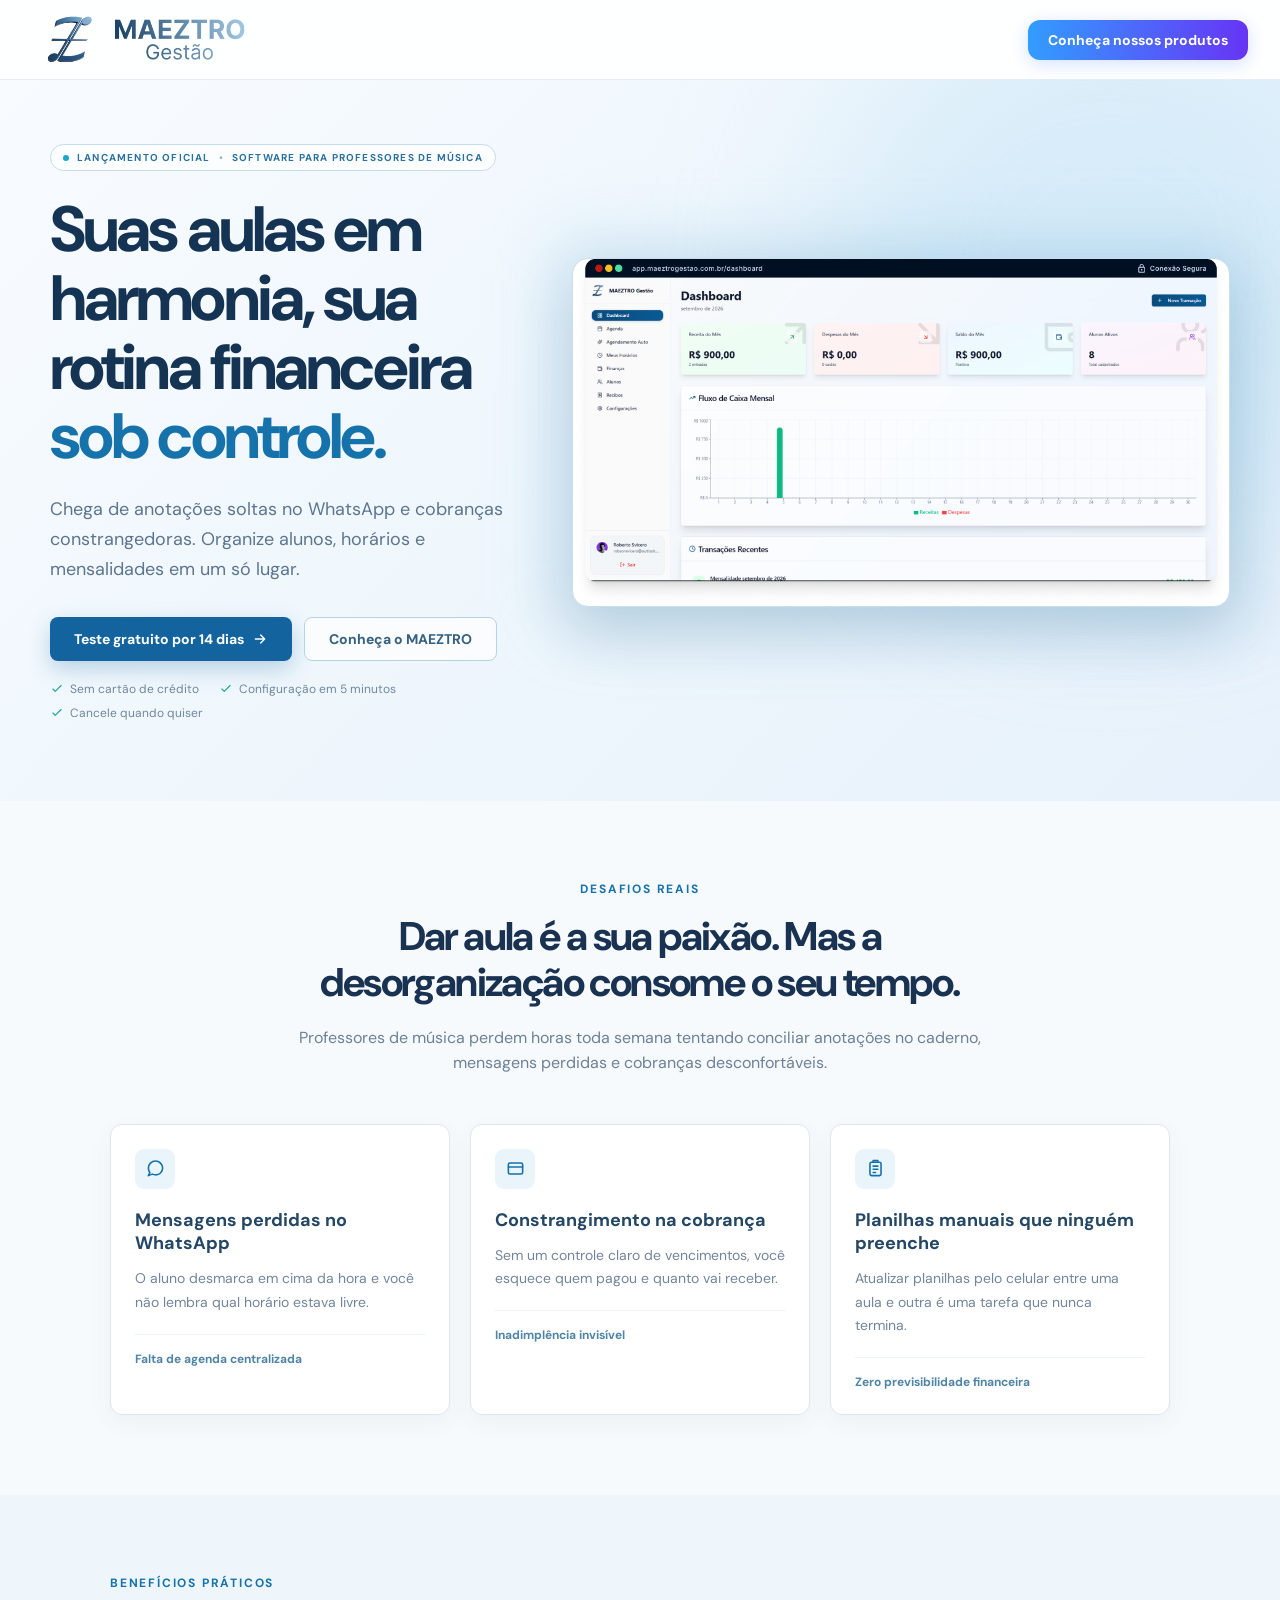
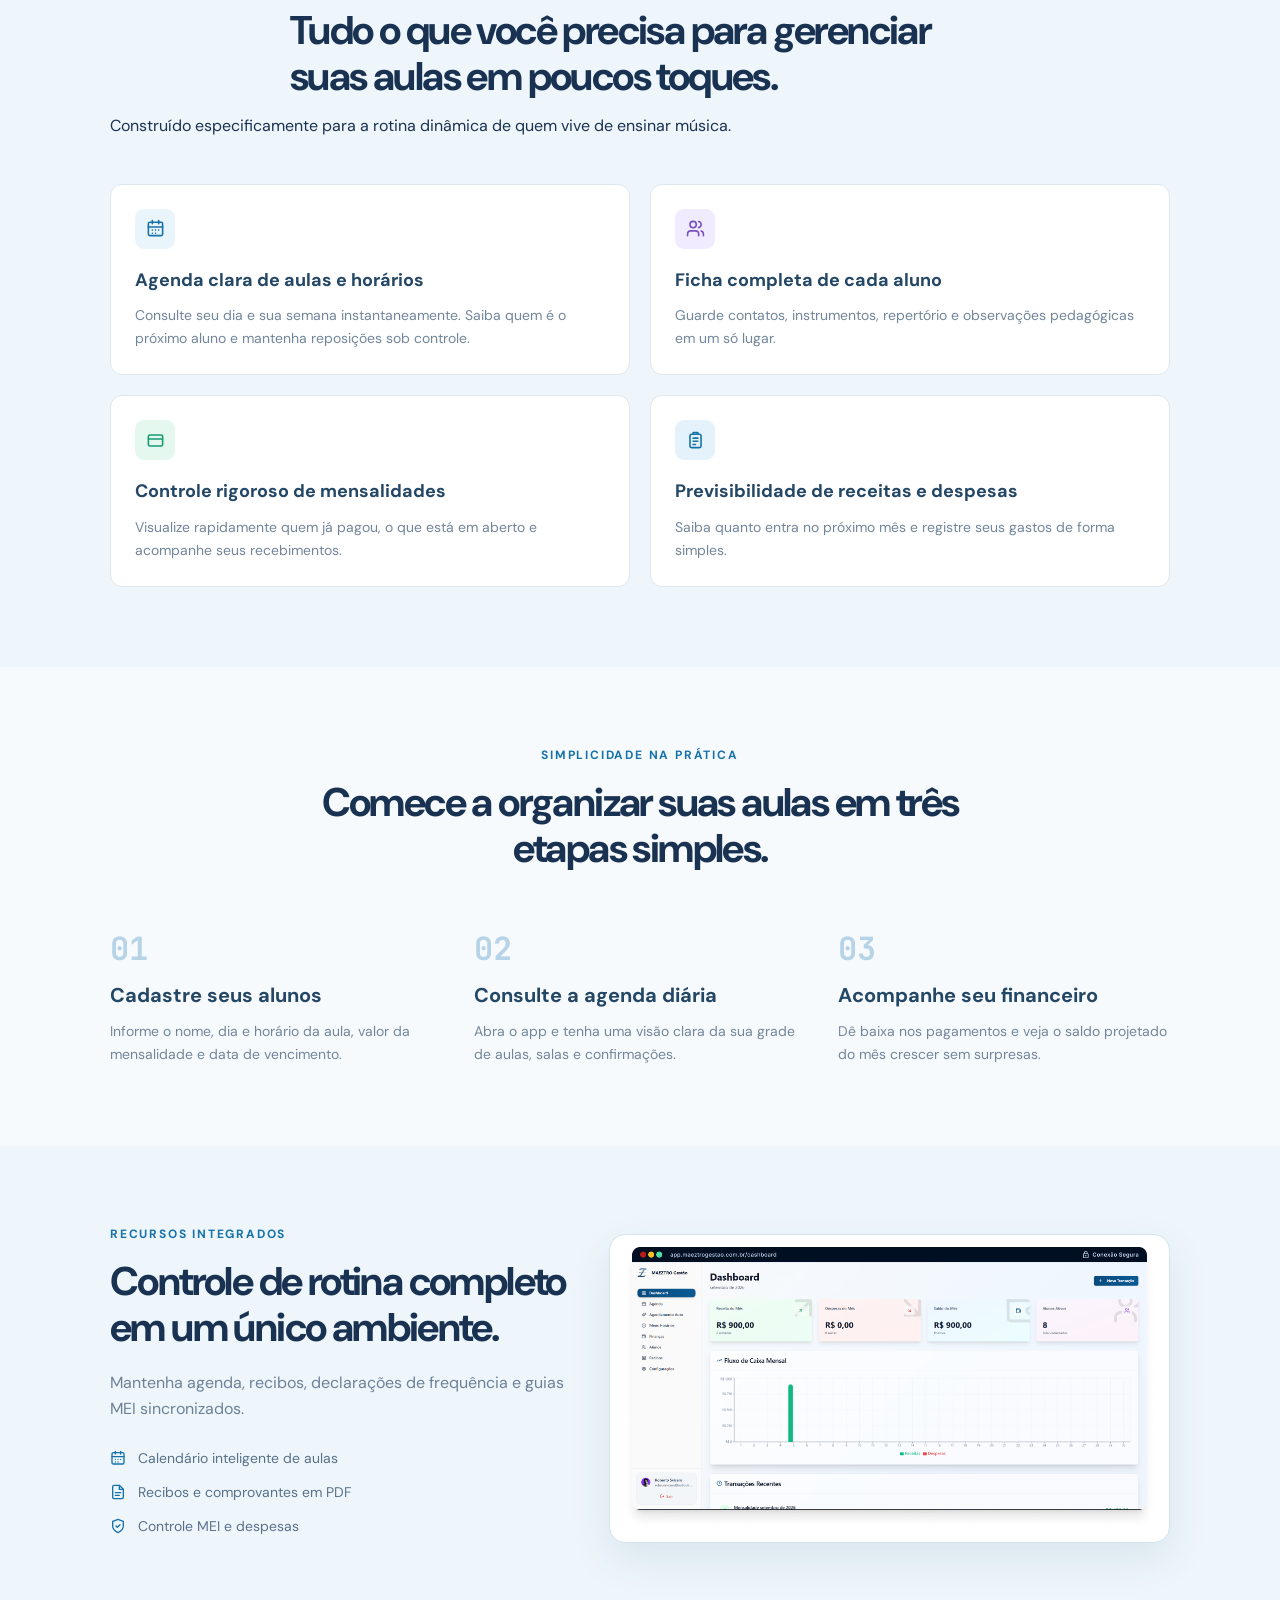
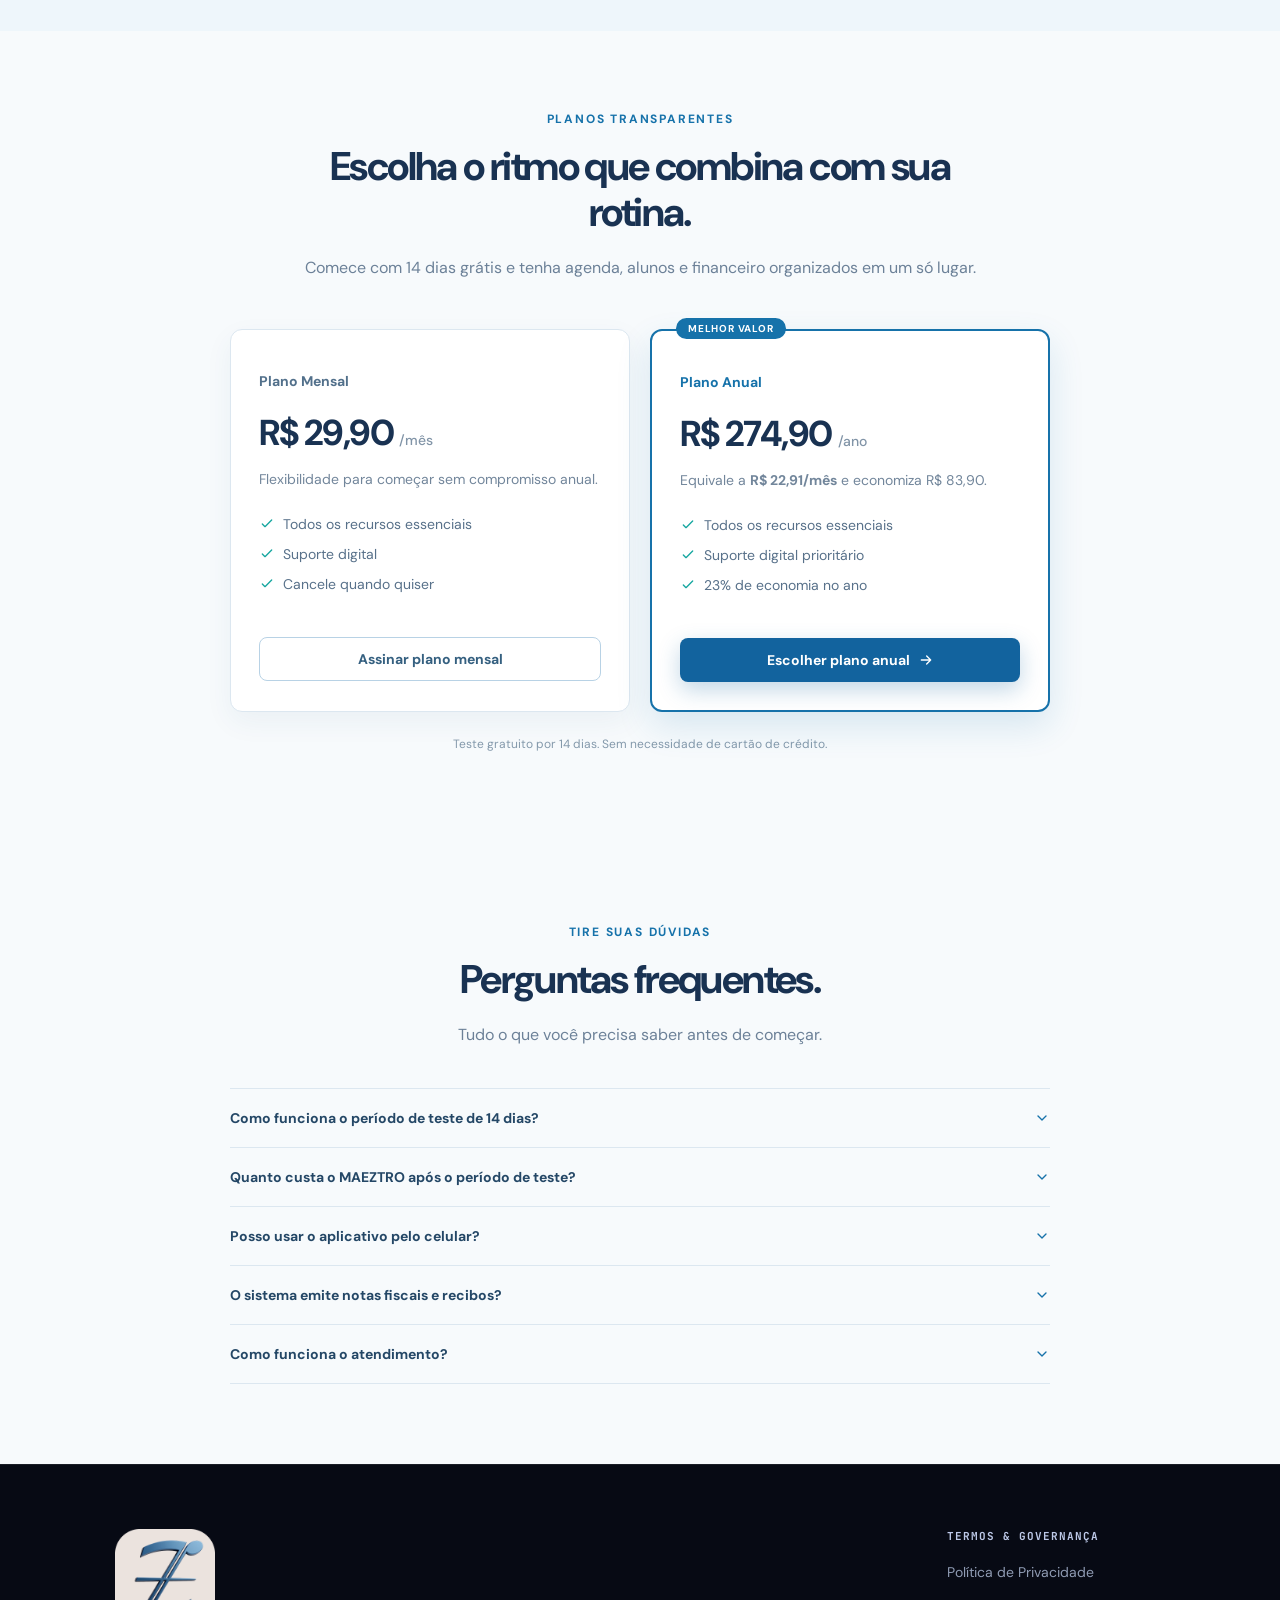
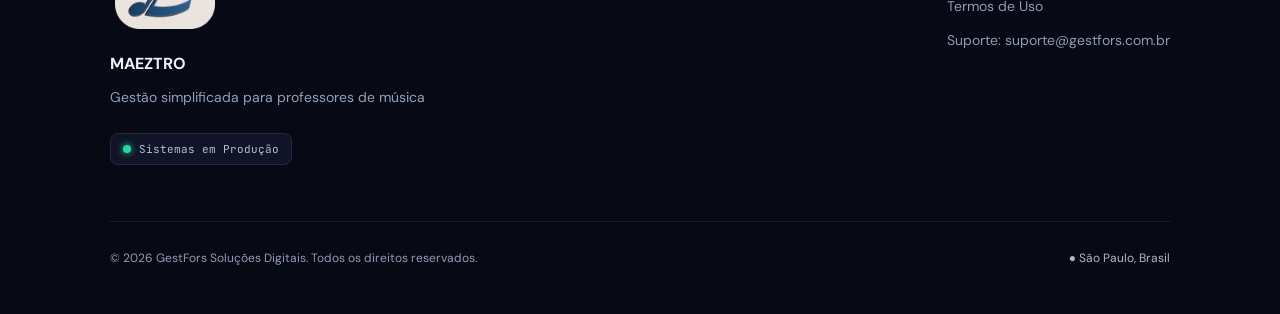
==== index.html @ 65a6246e "Subindo projeto no GestFors" ====
<!doctype html>
<html lang="pt-BR">

<head>
  <meta charset="UTF-8" />
  <meta name="viewport" content="width=device-width, initial-scale=1.0" />
  <meta name="description" content="MAEZTRO: organize suas aulas, alunos e financeiro em um só lugar." />
  <title>MAEZTRO | Gestão para professores de música</title>
  <link rel="preconnect" href="https://fonts.googleapis.com" />
  <link rel="preconnect" href="https://fonts.gstatic.com" crossorigin />
  <link
    href="https://fonts.googleapis.com/css2?family=DM+Sans:wght@400;500;600;700&family=JetBrains+Mono:wght@600;700&display=swap"
    rel="stylesheet" />
  <link rel="stylesheet" href="styles.css" />
</head>

<body>
  <header class="site-header">
    <div class="header-inner">
      <a class="brand" href="#inicio" aria-label="MAEZTRO Gestão">
        <img src="assets/logo_horizontal.png" alt="MAEZTRO" />
      </a>
      <a class="header-cta" href="#planos">Conheça nossos produtos</a>
      <button class="menu-toggle" type="button" aria-label="Abrir menu" aria-expanded="false"><i
          data-lucide="menu"></i></button>
    </div>
  </header>

  <main>
    <section id="inicio" class="hero section-light">
      <div class="hero-glow"></div>
      <div class="container hero-grid">
        <div class="hero-copy">
          <div class="eyebrow-pill"><span></span> LANÇAMENTO OFICIAL <b>•</b> SOFTWARE PARA PROFESSORES DE MÚSICA</div>
          <h1>Suas aulas em harmonia, sua rotina financeira <em>sob controle.</em></h1>
          <p class="lead">Chega de anotações soltas no WhatsApp e cobranças constrangedoras. Organize alunos, horários e
            mensalidades em um só lugar.</p>
          <div class="actions"><a class="button button-primary"
              href="https://app-maeztro.gestfors.com.br/teste-gratis" target="_blank" rel="noreferrer">Teste gratuito
              por 14 dias <i data-lucide="arrow-right"></i></a><a class="button button-secondary"
              href="#beneficios">Conheça o MAEZTRO</a></div>
          <div class="trust-list"><span><i data-lucide="check"></i> Sem cartão de crédito</span><span><i
                data-lucide="check"></i> Configuração em 5 minutos</span><span><i data-lucide="check"></i> Cancele
              quando quiser</span></div>
        </div>
        <div class="hero-image">
          <div class="image-halo"></div>
          <div class="image-frame"><img src="assets/App Frame.png" alt="Dashboard do MAEZTRO Gestão" /></div>
        </div>
      </div>
    </section>

    <section id="dores" class="section-light section-space">
      <div class="container centered">
        <div class="section-label">DESAFIOS REAIS</div>
        <h2>Dar aula é a sua paixão. Mas a desorganização consome o seu tempo.</h2>
        <p class="section-intro">Professores de música perdem horas toda semana tentando conciliar anotações no caderno,
          mensagens perdidas e cobranças desconfortáveis.</p>
        <div class="card-grid three-cols">
          <article class="info-card">
            <div class="icon-box"><i data-lucide="message-circle"></i></div>
            <h3>Mensagens perdidas no WhatsApp</h3>
            <p>O aluno desmarca em cima da hora e você não lembra qual horário estava livre.</p><strong>Falta de agenda
              centralizada</strong>
          </article>
          <article class="info-card">
            <div class="icon-box"><i data-lucide="credit-card"></i></div>
            <h3>Constrangimento na cobrança</h3>
            <p>Sem um controle claro de vencimentos, você esquece quem pagou e quanto vai receber.</p>
            <strong>Inadimplência invisível</strong>
          </article>
          <article class="info-card">
            <div class="icon-box"><i data-lucide="clipboard-list"></i></div>
            <h3>Planilhas manuais que ninguém preenche</h3>
            <p>Atualizar planilhas pelo celular entre uma aula e outra é uma tarefa que nunca termina.</p><strong>Zero
              previsibilidade financeira</strong>
          </article>
        </div>
      </div>
    </section>

    <section id="beneficios" class="section-blue section-space">
      <div class="container">
        <div class="section-heading">
          <div class="section-label">BENEFÍCIOS PRÁTICOS</div>
          <h2>Tudo o que você precisa para gerenciar suas aulas em poucos toques.</h2>
          <p>Construído especificamente para a rotina dinâmica de quem vive de ensinar música.</p>
        </div>
        <div class="card-grid two-cols">
          <article class="feature-card">
            <div class="icon-box blue"><i data-lucide="calendar-days"></i></div>
            <h3>Agenda clara de aulas e horários</h3>
            <p>Consulte seu dia e sua semana instantaneamente. Saiba quem é o próximo aluno e mantenha reposições sob
              controle.</p>
          </article>
          <article class="feature-card">
            <div class="icon-box violet"><i data-lucide="users"></i></div>
            <h3>Ficha completa de cada aluno</h3>
            <p>Guarde contatos, instrumentos, repertório e observações pedagógicas em um só lugar.</p>
          </article>
          <article class="feature-card">
            <div class="icon-box emerald"><i data-lucide="credit-card"></i></div>
            <h3>Controle rigoroso de mensalidades</h3>
            <p>Visualize rapidamente quem já pagou, o que está em aberto e acompanhe seus recebimentos.</p>
          </article>
          <article class="feature-card">
            <div class="icon-box cyan"><i data-lucide="clipboard-list"></i></div>
            <h3>Previsibilidade de receitas e despesas</h3>
            <p>Saiba quanto entra no próximo mês e registre seus gastos de forma simples.</p>
          </article>
        </div>
      </div>
    </section>

    <section id="como-funciona" class="section-light section-space">
      <div class="container centered">
        <div class="section-label">SIMPLICIDADE NA PRÁTICA</div>
        <h2>Comece a organizar suas aulas em três etapas simples.</h2>
        <div class="steps">
          <article><span>01</span>
            <h3>Cadastre seus alunos</h3>
            <p>Informe o nome, dia e horário da aula, valor da mensalidade e data de vencimento.</p>
          </article>
          <article><span>02</span>
            <h3>Consulte a agenda diária</h3>
            <p>Abra o app e tenha uma visão clara da sua grade de aulas, salas e confirmações.</p>
          </article>
          <article><span>03</span>
            <h3>Acompanhe seu financeiro</h3>
            <p>Dê baixa nos pagamentos e veja o saldo projetado do mês crescer sem surpresas.</p>
          </article>
        </div>
      </div>
    </section>

    <section class="section-blue section-space">
      <div class="container split-grid">
        <div>
          <div class="section-label">RECURSOS INTEGRADOS</div>
          <h2>Controle de rotina completo em um único ambiente.</h2>
          <p class="section-intro left">Mantenha agenda, recibos, declarações de frequência e guias MEI sincronizados.
          </p>
          <div class="resource-list">
            <p><i data-lucide="calendar-days"></i> Calendário inteligente de aulas</p>
            <p><i data-lucide="file-text"></i> Recibos e comprovantes em PDF</p>
            <p><i data-lucide="shield-check"></i> Controle MEI e despesas</p>
          </div>
        </div>
        <div class="dashboard-card"><img src="assets/App Frame.png" alt="Recursos do dashboard MAEZTRO" /></div>
      </div>
    </section>

    <section id="planos" class="section-light section-space">
      <div class="container centered">
        <div class="section-label">PLANOS TRANSPARENTES</div>
        <h2>Escolha o ritmo que combina com sua rotina.</h2>
        <p class="section-intro">Comece com 14 dias grátis e tenha agenda, alunos e financeiro organizados em um só
          lugar.</p>
        <div class="pricing-grid">
          <article class="price-card">
            <p class="price-name">Plano Mensal</p>
            <div class="price">R$ 29,90 <small>/mês</small></div>
            <p>Flexibilidade para começar sem compromisso anual.</p>
            <ul>
              <li><i data-lucide="check"></i>Todos os recursos essenciais</li>
              <li><i data-lucide="check"></i>Suporte digital</li>
              <li><i data-lucide="check"></i>Cancele quando quiser</li>
            </ul><a class="button button-secondary full" href="https://pay.kiwify.com.br/LNHszQc" target="_blank"
              rel="noreferrer">Assinar plano mensal</a>
          </article>
          <article class="price-card featured"><span class="best-value">MELHOR VALOR</span>
            <p class="price-name">Plano Anual</p>
            <div class="price">R$ 274,90 <small>/ano</small></div>
            <p>Equivale a <strong>R$ 22,91/mês</strong> e economiza R$ 83,90.</p>
            <ul>
              <li><i data-lucide="check"></i>Todos os recursos essenciais</li>
              <li><i data-lucide="check"></i>Suporte digital prioritário</li>
              <li><i data-lucide="check"></i>23% de economia no ano</li>
            </ul><a class="button button-primary full" href="https://pay.kiwify.com.br/h4t2yde" target="_blank"
              rel="noreferrer">Escolher plano anual <i data-lucide="arrow-right"></i></a>
          </article>
        </div>
        <p class="fine-print">Teste gratuito por 14 dias. Sem necessidade de cartão de crédito.</p>
      </div>
    </section>

    <section id="faq" class="section-light section-space">
      <div class="container faq-container centered">
        <div class="section-label">TIRE SUAS DÚVIDAS</div>
        <h2>Perguntas frequentes.</h2>
        <p class="section-intro">Tudo o que você precisa saber antes de começar.</p>
        <div class="faq-list">
          <details>
            <summary>Como funciona o período de teste de 14 dias?<i data-lucide="chevron-down"></i></summary>
            <p>Você recebe acesso ao ambiente do MAEZTRO e pode testar os recursos durante 14 dias, sem necessidade de
              cartão de crédito.</p>
          </details>
          <details>
            <summary>Quanto custa o MAEZTRO após o período de teste?<i data-lucide="chevron-down"></i></summary>
            <p>O plano mensal custa R$ 29,90. No plano anual, você paga R$ 274,90 pelo período completo e economiza R$
              83,90 em relação ao mensal.</p>
          </details>
          <details>
            <summary>Posso usar o aplicativo pelo celular?<i data-lucide="chevron-down"></i></summary>
            <p>Sim. O MAEZTRO foi pensado para acompanhar a rotina do professor entre uma aula e outra, no computador ou
              no celular.</p>
          </details>
          <details>
            <summary>O sistema emite notas fiscais e recibos?<i data-lucide="chevron-down"></i></summary>
            <p>O MAEZTRO emite recibos e comprovantes de pagamento para sua organização. No momento, o sistema não emite
              notas fiscais.</p>
          </details>
          <details>
            <summary>Como funciona o atendimento?<i data-lucide="chevron-down"></i></summary>
            <p>O suporte é feito por canais digitais, com atendimento direto para orientar o uso e recolher sugestões de
              evolução.</p>
          </details>
        </div>
      </div>
    </section>

  </main>

  <footer class="site-footer">
    <div class="container footer-grid">
      <div class="footer-about"><a class="footer-brand" href="#inicio"><img src="assets/icone_maeztro.png"
            alt="GestFors" /></a>
        <h2>MAEZTRO</h2>
        <p>Gestão simplificada para professores de música</p><span class="production"><b></b>Sistemas em Produção</span>
      </div>

      <nav>
        <h3>TERMOS &amp; GOVERNANÇA</h3>
        <a href="#politica-privacidade" id="open-privacy">Política de Privacidade
        </a>
        <a href="#termos-uso" id="open-terms">Termos de Uso
        </a>
        <a href="mailto:suporte@gestfors.com.br">Suporte: suporte@gestfors.com.br</a>
      </nav>

    </div>
    <div class="container footer-bottom"><span>© 2026 GestFors Soluções Digitais. Todos os direitos
        reservados.</span><span>● São Paulo, Brasil</span></div>
  </footer>

  <!-- Modal Simples de Política de Privacidade / Termos para cumprir os links sem dead links -->
  <div id="legal-modal" class="legal-modal" aria-hidden="true">
    <div
      class="bg-white rounded-2xl max-w-xl w-full p-6 sm:p-8 shadow-card max-h-[80vh] overflow-y-auto border border-slate-200">
      <div class="flex items-center justify-between pb-4 border-b border-slate-100">
        <h4 id="modal-title" class="text-lg font-bold text-slate-900">Termos e Condições</h4>
        <button id="close-modal" type="button"
          class="w-8 h-8 rounded-full flex items-center justify-center text-slate-400 hover:text-slate-700 hover:bg-slate-100"
          aria-label="Fechar janela">
          <i data-lucide="x"></i>
        </button>
      </div>
      <div id="modal-body" class="py-4 text-sm text-slate-600 leading-relaxed space-y-3">
        <!-- Conteúdo dinâmico preenchido via script -->
      </div>
      <div class="pt-4 border-t border-slate-100 text-right">
        <button id="modal-ok-btn" type="button"
          class="px-5 py-2 bg-brand text-white rounded-xl text-sm font-semibold hover:bg-brand-dark">
          Fechar
        </button>
      </div>
    </div>
  </div>

  <script src="script.js?v=2"></script>
</body>

</html>
---- styles.css ----
* {
  box-sizing: border-box;
}

:root {
  --navy: #070a14;
  --ink: #193252;
  --muted: #6c8198;
  --blue: #1672aa;
  --cta: #12639e;
  --line: #dce7f0;
  --pale: #f7fafc;
  --soft: #eef6fb;
  --font: 'DM Sans', sans-serif;
  --mono: 'JetBrains Mono', monospace;
}

html {
  scroll-behavior: smooth;
}

body {
  margin: 0;
  font-family: var(--font);
  color: var(--ink);
  background: var(--pale);
  overflow-x: hidden;
}

a {
  color: inherit;
  text-decoration: none;
}

button,
input {
  font: inherit;
}

.container {
  width: min(1060px, calc(100% - 40px));
  margin: 0 auto;
}

/* ========================================
   HEADER
======================================== */

.site-header {
  position: relative;
  z-index: 20;
  height: 80px;
  background: rgba(255, 255, 255, 0.94);
  border-bottom: 1px solid rgba(220, 234, 242, 0.8);
  color: #9aa5ba;
}

.header-inner {
  height: 100%;
  display: flex;
  align-items: center;
  justify-content: space-between;
  padding: 0 32px;
}

.brand {
  display: flex;
  width: 220px;
  align-items: center;
  justify-content: center;
  background: transparent;
}

.brand img {
  display: block;
  width: 210px;
  height: auto;
}

.desktop-nav {
  display: flex;
  align-items: center;
  gap: 32px;
  font-size: 14px;
}

.desktop-nav a:hover,
.site-footer a:hover {
  color: #fff;
}

.header-cta,
.mobile-cta {
  display: inline-flex;
  align-items: center;
  justify-content: center;
  border-radius: 12px;
  background: linear-gradient(90deg, #329dff, #6734f5);
  padding: 0 20px;
  height: 40px;
  font-size: 14px;
  font-weight: 700;
  color: white;
  box-shadow: 0 4px 18px rgba(47, 107, 255, 0.2);
}

.menu-toggle {
  display: none;
  border: 1px solid rgba(255, 255, 255, 0.1);
  border-radius: 8px;
  background: none;
  color: #9aa5ba;
  padding: 8px;
}

.menu-toggle svg {
  width: 20px;
}

.mobile-nav {
  display: none;
}

.legal-modal {
  position: fixed;
  inset: 0;
  z-index: 50;
  display: none;
  align-items: center;
  justify-content: center;
  padding: 16px;
  background: rgba(7, 10, 20, 0.5);
  backdrop-filter: blur(4px);
}

.legal-modal.is-open {
  display: flex;
}

.legal-modal > div {
  width: min(100%, 576px);
  max-height: 80vh;
  overflow-y: auto;
  padding: 24px;
  border: 1px solid var(--line);
  border-radius: 16px;
  background: white;
  box-shadow: 0 24px 60px rgba(28, 75, 115, 0.24);
}

.legal-modal [class*='border-b'] {
  display: flex;
  align-items: center;
  justify-content: space-between;
  padding-bottom: 16px;
  border-bottom: 1px solid var(--line);
}

.legal-modal [class*='border-b'] h4 {
  margin: 0;
  color: var(--ink);
  font-size: 18px;
}

.legal-modal #close-modal {
  display: inline-flex;
  align-items: center;
  justify-content: center;
  width: 32px;
  height: 32px;
  border: 0;
  border-radius: 50%;
  background: transparent;
  color: var(--muted);
  cursor: pointer;
}

.legal-modal #close-modal:hover {
  background: var(--soft);
  color: var(--ink);
}

.legal-modal #modal-body {
  padding: 16px 0;
  color: var(--muted);
  font-size: 14px;
  line-height: 1.6;
}

.legal-modal #modal-body p {
  margin: 0 0 12px;
}

.legal-modal #modal-body p:last-child {
  margin-bottom: 0;
}

.legal-modal [class*='border-t'] {
  padding-top: 16px;
  border-top: 1px solid var(--line);
  text-align: right;
}

.legal-modal #modal-ok-btn {
  border: 0;
  border-radius: 10px;
  background: var(--cta);
  padding: 8px 20px;
  color: white;
  font-size: 14px;
  font-weight: 700;
  cursor: pointer;
}

.legal-modal #modal-ok-btn:hover {
  background: var(--blue);
}

/* ========================================
   SECTIONS
======================================== */

.section-light {
  background: var(--pale);
}

.section-blue {
  background: var(--soft);
}

/* ========================================
   HERO
======================================== */

.hero {
  position: relative;
  overflow: hidden;
  padding: 64px 20px 80px;
  background: linear-gradient(
    135deg,
    #f8fbff 0%,
    #edf6fc 56%,
    #e7f1fb 100%
  );
}

.hero-glow {
  position: absolute;
  right: -120px;
  top: -100px;
  width: 580px;
  height: 580px;
  border-radius: 50%;
  background: rgba(184, 223, 245, 0.4);
  filter: blur(80px);
}

.hero-grid {
  position: relative;
  display: grid;
  grid-template-columns: 0.82fr 1.18fr;
  gap: 64px;
  align-items: center;
  width: min(1180px, 100%);
}

.eyebrow-pill {
  display: inline-flex;
  align-items: center;
  gap: 8px;
  border: 1px solid #c5dced;
  border-radius: 999px;
  background: rgba(255, 255, 255, 0.7);
  padding: 6px 12px;
  color: #2b719d;
  font-size: 10px;
  font-weight: 700;
  letter-spacing: 0.12em;
}

.eyebrow-pill span {
  width: 6px;
  height: 6px;
  border-radius: 50%;
  background: #16a7c9;
}

.eyebrow-pill b {
  color: #9aafc5;
}

.hero h1 {
  max-width: 590px;
  margin: 24px 0 0;
  color: #153454;
  font-size: clamp(2.85rem, 5vw, 4rem);
  line-height: 1.08;
  letter-spacing: -0.045em;
}

.hero h1 em {
  font-style: normal;
  color: var(--blue);
}

.lead {
  max-width: 530px;
  margin: 24px 0 0;
  color: #5c7590;
  font-size: 18px;
  line-height: 1.65;
}

.actions {
  display: flex;
  flex-wrap: wrap;
  gap: 12px;
  margin-top: 32px;
}

.button {
  display: inline-flex;
  align-items: center;
  justify-content: center;
  gap: 8px;
  min-height: 44px;
  border-radius: 8px;
  padding: 0 24px;
  font-size: 14px;
  font-weight: 700;
  transition: 0.2s ease;
}

.button svg {
  width: 16px;
  height: 16px;
}

.button:hover {
  transform: translateY(-2px);
}

.button-primary {
  background: var(--cta);
  color: #fff;
  box-shadow: 0 8px 22px rgba(18, 99, 158, 0.26);
}

.button-primary:hover {
  background: #0c5389;
}

.button-secondary {
  border: 1px solid #b8d2e5;
  background: rgba(255, 255, 255, 0.7);
  color: #356080;
}

.button-secondary:hover {
  background: #fff;
}

.trust-list {
  display: flex;
  flex-wrap: wrap;
  gap: 8px 20px;
  margin-top: 20px;
  color: #6f879e;
  font-size: 12px;
}

.trust-list span {
  display: flex;
  align-items: center;
  gap: 6px;
}

.trust-list svg {
  width: 14px;
  color: #16a7a0;
}

.hero-image {
  position: relative;
}

.image-halo {
  position: absolute;
  inset: -24px;
  border-radius: 30px;
  background: rgba(107, 182, 221, 0.2);
  filter: blur(32px);
}

.image-frame {
  position: relative;
  overflow: hidden;
  border: 1px solid #caddea;
  border-radius: 16px;
  background: white;
  box-shadow: 0 24px 60px rgba(28, 75, 115, 0.18);
}

.image-frame img,
.dashboard-card img {
  display: block;
  width: 100%;
  height: auto;
}

/* ========================================
   GENERAL SECTIONS
======================================== */

.section-space {
  padding: 80px 20px;
}

.centered {
  text-align: center;
}

.section-label {
  color: var(--blue);
  font-size: 12px;
  font-weight: 700;
  letter-spacing: 0.15em;
}

.section-space h2 {
  max-width: 700px;
  margin: 16px auto 0;
  color: var(--ink);
  font-size: clamp(2rem, 4vw, 2.5rem);
  line-height: 1.15;
  letter-spacing: -0.04em;
}

.section-intro {
  max-width: 690px;
  margin: 20px auto 0;
  color: var(--muted);
  font-size: 16px;
  line-height: 1.6;
}

.section-intro.left {
  margin-left: 0;
}

/* ========================================
   CARDS
======================================== */

.card-grid {
  display: grid;
  gap: 20px;
  margin-top: 48px;
}

.three-cols {
  grid-template-columns: repeat(3, 1fr);
}

.two-cols {
  grid-template-columns: repeat(2, 1fr);
}

.info-card,
.feature-card,
.price-card {
  border: 1px solid var(--line);
  border-radius: 12px;
  background: #fff;
  padding: 24px;
  text-align: left;
}

.info-card {
  box-shadow: 0 8px 24px rgba(39, 82, 119, 0.05);
}

.icon-box {
  display: flex;
  width: 40px;
  height: 40px;
  align-items: center;
  justify-content: center;
  border-radius: 9px;
  background: #e9f4fb;
  color: var(--blue);
}

.icon-box svg {
  display: block;
  width: 19px;
  height: 19px;
  flex: 0 0 auto;
  stroke: currentColor;
}

.icon-box.violet {
  background: #f1ebff;
  color: #7652bf;
}

.icon-box.emerald {
  background: #e4f8f0;
  color: #179b73;
}

.icon-box.cyan {
  background: #e4f2fb;
  color: #1672aa;
}

.info-card h3,
.feature-card h3,
.steps h3 {
  margin: 20px 0 0;
  color: #244766;
  font-size: 18px;
  line-height: 1.3;
}

.info-card p,
.feature-card p,
.steps p,
.price-card > p {
  margin: 12px 0 0;
  color: #72869b;
  font-size: 14px;
  line-height: 1.65;
}

.info-card strong {
  display: block;
  margin-top: 20px;
  padding-top: 16px;
  border-top: 1px solid #edf2f6;
  color: #4e84a5;
  font-size: 12px;
}

.feature-card {
  padding: 24px;
}

.feature-card h3 {
  margin-top: 20px;
}

/* ========================================
   STEPS
======================================== */

.steps {
  display: grid;
  grid-template-columns: repeat(3, 1fr);
  gap: 32px;
  margin-top: 56px;
  text-align: left;
}

.steps span {
  font: 700 32px var(--mono);
  color: #b7d3e7;
}

.steps h3 {
  margin-top: 12px;
  font-size: 20px;
}

/* ========================================
   SPLIT / CONTENT
======================================== */

.split-grid,
.form-grid {
  display: grid;
  grid-template-columns: 0.9fr 1.1fr;
  gap: 40px;
  align-items: center;
}

.split-grid h2,
.form-grid h2 {
  margin-left: 0;
  text-align: left;
}

.resource-list {
  margin-top: 28px;
  color: #58718a;
  font-size: 14px;
}

.resource-list p {
  display: flex;
  align-items: center;
  gap: 12px;
  margin: 16px 0;
}

.resource-list svg {
  width: 16px;
  color: var(--blue);
}

.dashboard-card {
  border: 1px solid #d2e3ed;
  border-radius: 16px;
  background: #fff;
  padding: 12px;
  box-shadow: 0 16px 40px rgba(39, 82, 119, 0.1);
}

.dashboard-card img {
  border-radius: 12px;
}

/* ========================================
   PRICING
======================================== */

.pricing-grid {
  display: grid;
  grid-template-columns: repeat(2, 1fr);
  gap: 20px;
  max-width: 820px;
  margin: 48px auto 0;
  text-align: left;
}

.price-card {
  position: relative;
  padding: 28px;
  box-shadow: 0 10px 28px rgba(39, 82, 119, 0.06);
}

.price-card.featured {
  border: 2px solid var(--blue);
  box-shadow: 0 14px 35px rgba(22, 114, 170, 0.14);
}

.best-value {
  position: absolute;
  top: -13px;
  left: 24px;
  border-radius: 999px;
  background: var(--blue);
  padding: 4px 12px;
  color: #fff;
  font-size: 10px;
  font-weight: 700;
  letter-spacing: 0.08em;
}

.price-name {
  color: #52708b !important;
  font-weight: 700;
}

.featured .price-name {
  color: var(--blue) !important;
}

.price {
  margin-top: 16px;
  color: var(--ink);
  font-size: 36px;
  font-weight: 700;
  letter-spacing: -0.04em;
}

.price small {
  color: #8194a7;
  font-size: 14px;
  font-weight: 500;
  letter-spacing: 0;
}

.price-card ul {
  display: grid;
  gap: 12px;
  margin: 24px 0;
  padding: 0;
  list-style: none;
  color: #58718a;
  font-size: 14px;
}

.price-card li {
  display: flex;
  gap: 8px;
}

.price-card li svg {
  width: 16px;
  color: #16a7a0;
  flex: none;
}

.full {
  width: 100%;
  margin-top: 20px;
}

.fine-print {
  margin-top: 24px;
  color: #8499ab;
  font-size: 12px;
}

/* ========================================
   FAQ
======================================== */

.faq-container {
  max-width: 820px;
}

.faq-list {
  margin-top: 40px;
  border-top: 1px solid var(--line);
  text-align: left;
}

.faq-list details {
  border-bottom: 1px solid var(--line);
}

.faq-list summary {
  display: flex;
  align-items: center;
  justify-content: space-between;
  gap: 20px;
  padding: 20px 0;
  color: #244766;
  font-size: 14px;
  font-weight: 700;
  cursor: pointer;
  list-style: none;
}

.faq-list summary::-webkit-details-marker {
  display: none;
}

.faq-list summary svg {
  width: 16px;
  flex: none;
  color: var(--blue);
  transition: transform 0.2s;
}

.faq-list details[open] summary svg {
  transform: rotate(180deg);
}

.faq-list details p {
  max-width: 760px;
  margin: 0;
  padding: 0 32px 20px 0;
  color: #72869b;
  font-size: 14px;
  line-height: 1.65;
}

/* ========================================
   FORM
======================================== */

.form-grid {
  grid-template-columns: 0.8fr 1.2fr;
}

.spam-note {
  display: flex;
  align-items: center;
  gap: 12px;
  margin-top: 28px;
  color: #58718a;
  font-size: 14px;
}

.spam-note svg {
  width: 20px;
  color: var(--blue);
}

.lead-form {
  border: 1px solid #d3e3ed;
  border-radius: 16px;
  background: #fff;
  padding: 24px;
  box-shadow: 0 14px 35px rgba(39, 82, 119, 0.08);
}

.lead-form label {
  display: block;
  margin-bottom: 16px;
  color: #52708b;
  font-size: 12px;
  font-weight: 700;
}

.form-row {
  display: grid;
  grid-template-columns: 1fr 1fr;
  gap: 16px;
}

.lead-form input {
  display: block;
  width: 100%;
  height: 44px;
  margin-top: 8px;
  border: 1px solid #d6e3eb;
  border-radius: 8px;
  padding: 0 12px;
  color: var(--ink);
  outline: none;
}

.lead-form input:focus {
  border-color: var(--blue);
}

.lead-form button {
  border: 0;
  cursor: pointer;
}

.lead-form > p {
  margin: 16px 0 0;
  text-align: center;
  color: #8499ab;
  font-size: 11px;
}

/* ========================================
   FOOTER
======================================== */

.site-footer {
  border-top: 1px solid rgba(255, 255, 255, 0.08);
  background: var(--navy);
  padding: 64px 20px 48px;
  color: #8f9bb3;
}

.footer-grid {
  display: flex;
  flex-direction: row;
  justify-content: space-between;
}

.footer-brand {
  display: flex;
  align-items: center;
  justify-content: center;
  width: 110px;
}

.footer-brand img {
  width: 100px;
}

.footer-about h2 {
  margin: 24px 0 0;
  color: #edf0ff;
  font-size: 16px;
}

.footer-about p {
  max-width: 410px;
  margin: 12px 0 0;
  color: #91a0ba;
  font-size: 14px;
  line-height: 1.65;
}

.production {
  display: inline-flex;
  align-items: center;
  gap: 8px;
  margin-top: 24px;
  border: 1px solid #202a44;
  border-radius: 8px;
  background: #101426;
  padding: 8px 12px;
  font: 11px var(--mono);
  color: #b3bfd4;
}

.production b {
  width: 8px;
  height: 8px;
  border-radius: 50%;
  background: #27d8a3;
  box-shadow: 0 0 7px #27d8a3;
}

.site-footer nav {
  display: flex;
  flex-direction: column;
  gap: 16px;
  font-size: 14px;
}

.site-footer nav h3 {
  margin: 0 0 4px;
  color: #bdc9e8;
  font: 700 11px var(--mono);
  letter-spacing: 0.09em;
}

.site-footer small {
  margin-left: 4px;
  border: 1px solid #116b5b;
  border-radius: 4px;
  background: #0b2b2d;
  padding: 4px 6px;
  color: #27d8a3;
  font-size: 8px;
}

.footer-bottom {
  display: flex;
  align-items: center;
  justify-content: space-between;
  gap: 16px;
  margin-top: 56px;
  border-top: 1px solid rgba(255, 255, 255, 0.08);
  padding-top: 28px;
  font-size: 12px;
}

.footer-bottom span:last-child {
  color: #aeb8cb;
}

/* ========================================
   TABLET / MOBILE
======================================== */

@media (max-width: 800px) {
  .desktop-nav,
  .header-cta {
    display: none;
  }

  .menu-toggle {
    display: flex;
  }

  .header-inner {
    padding: 0 20px;
  }

  .brand {
    width: 190px;
  }

  .brand img {
    width: 180px;
  }

  .mobile-nav {
    display: none;
    flex-direction: column;
    gap: 16px;
    padding: 18px 20px;
    border-bottom: 1px solid rgba(255, 255, 255, 0.08);
    background: #10152a;
    font-size: 14px;
  }

  .mobile-nav.open {
    display: flex;
  }

  .mobile-cta {
    width: 100%;
  }

  .hero {
    padding-top: 48px;
  }

  .hero-grid,
  .split-grid,
  .form-grid {
    grid-template-columns: 1fr;
    gap: 44px;
  }

  .hero-grid {
    width: min(700px, 100%);
  }

  .hero-copy {
    order: 0;
  }

  .hero-image {
    order: 1;
  }

  .three-cols,
  .two-cols,
  .steps,
  .pricing-grid {
    grid-template-columns: 1fr;
  }

  .section-space {
    padding: 64px 20px;
  }

  .section-space h2 {
    font-size: 32px;
  }

  .section-heading {
    max-width: none;
  }

  .section-heading h2,
  .section-heading p,
  .split-grid h2,
  .form-grid h2 {
    text-align: left;
  }

  .section-intro.left {
    max-width: none;
  }

  .footer-grid {
    grid-template-columns: 1fr 1fr;
    gap: 40px 24px;
  }

  .footer-about {
    grid-column: 1 / -1;
  }

  .footer-bottom {
    flex-direction: column;
    align-items: flex-start;
  }

  .form-row {
    grid-template-columns: 1fr;
  }

  .eyebrow-pill {
    font-size: 9px;
    letter-spacing: 0.08em;
  }

  .lead {
    font-size: 17px;
  }
}

/* ========================================
   SMALL MOBILE
======================================== */

@media (max-width: 480px) {
  .header-inner {
    padding: 0 16px;
  }

  .hero,
  .section-space {
    padding-left: 16px;
    padding-right: 16px;
  }

  .container {
    width: 100%;
  }

  .hero h1 {
    font-size: 42px;
  }

  .actions,
  .actions .button {
    width: 100%;
  }

  .trust-list {
    display: grid;
    gap: 8px;
  }

  .footer-grid {
    grid-template-columns: 1fr;
  }

  .footer-about {
    grid-column: auto;
  }

  .site-footer {
    padding-left: 20px;
    padding-right: 20px;
  }

  .site-footer nav {
    gap: 12px;
  }
}
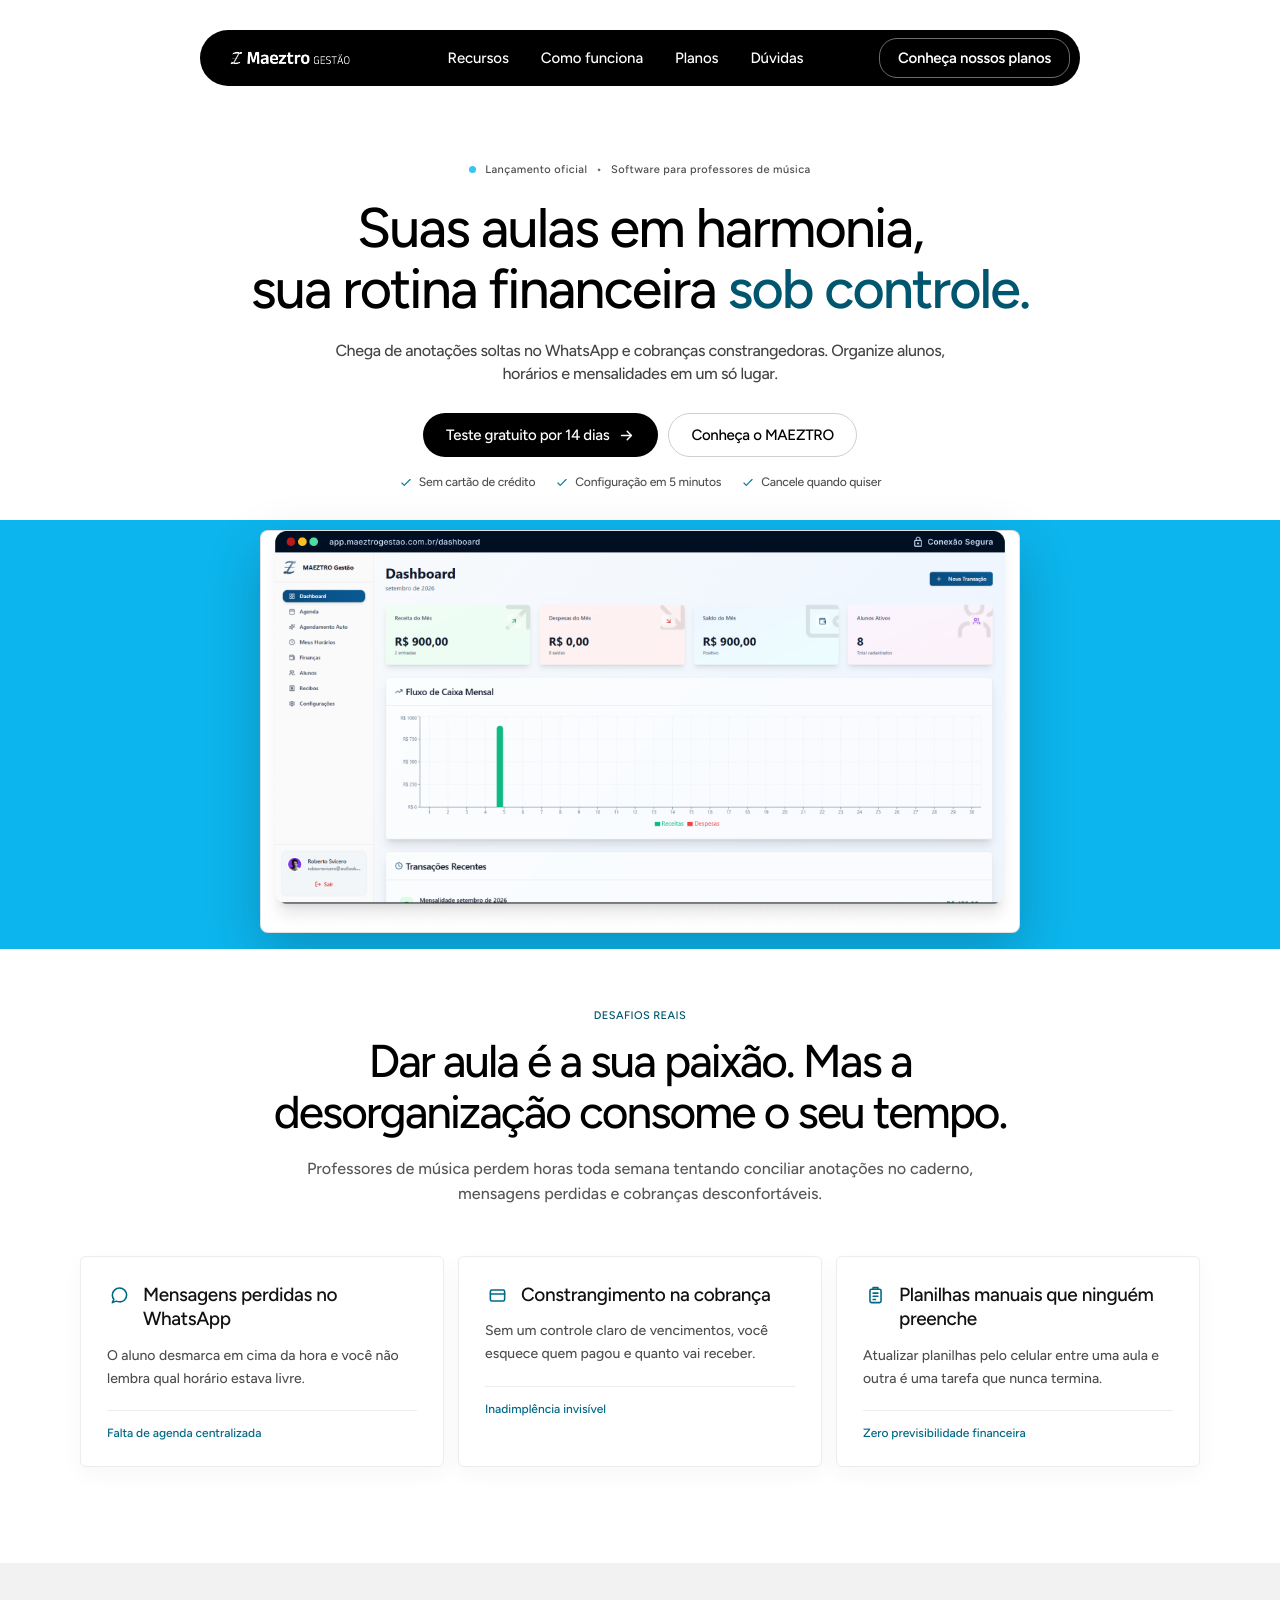
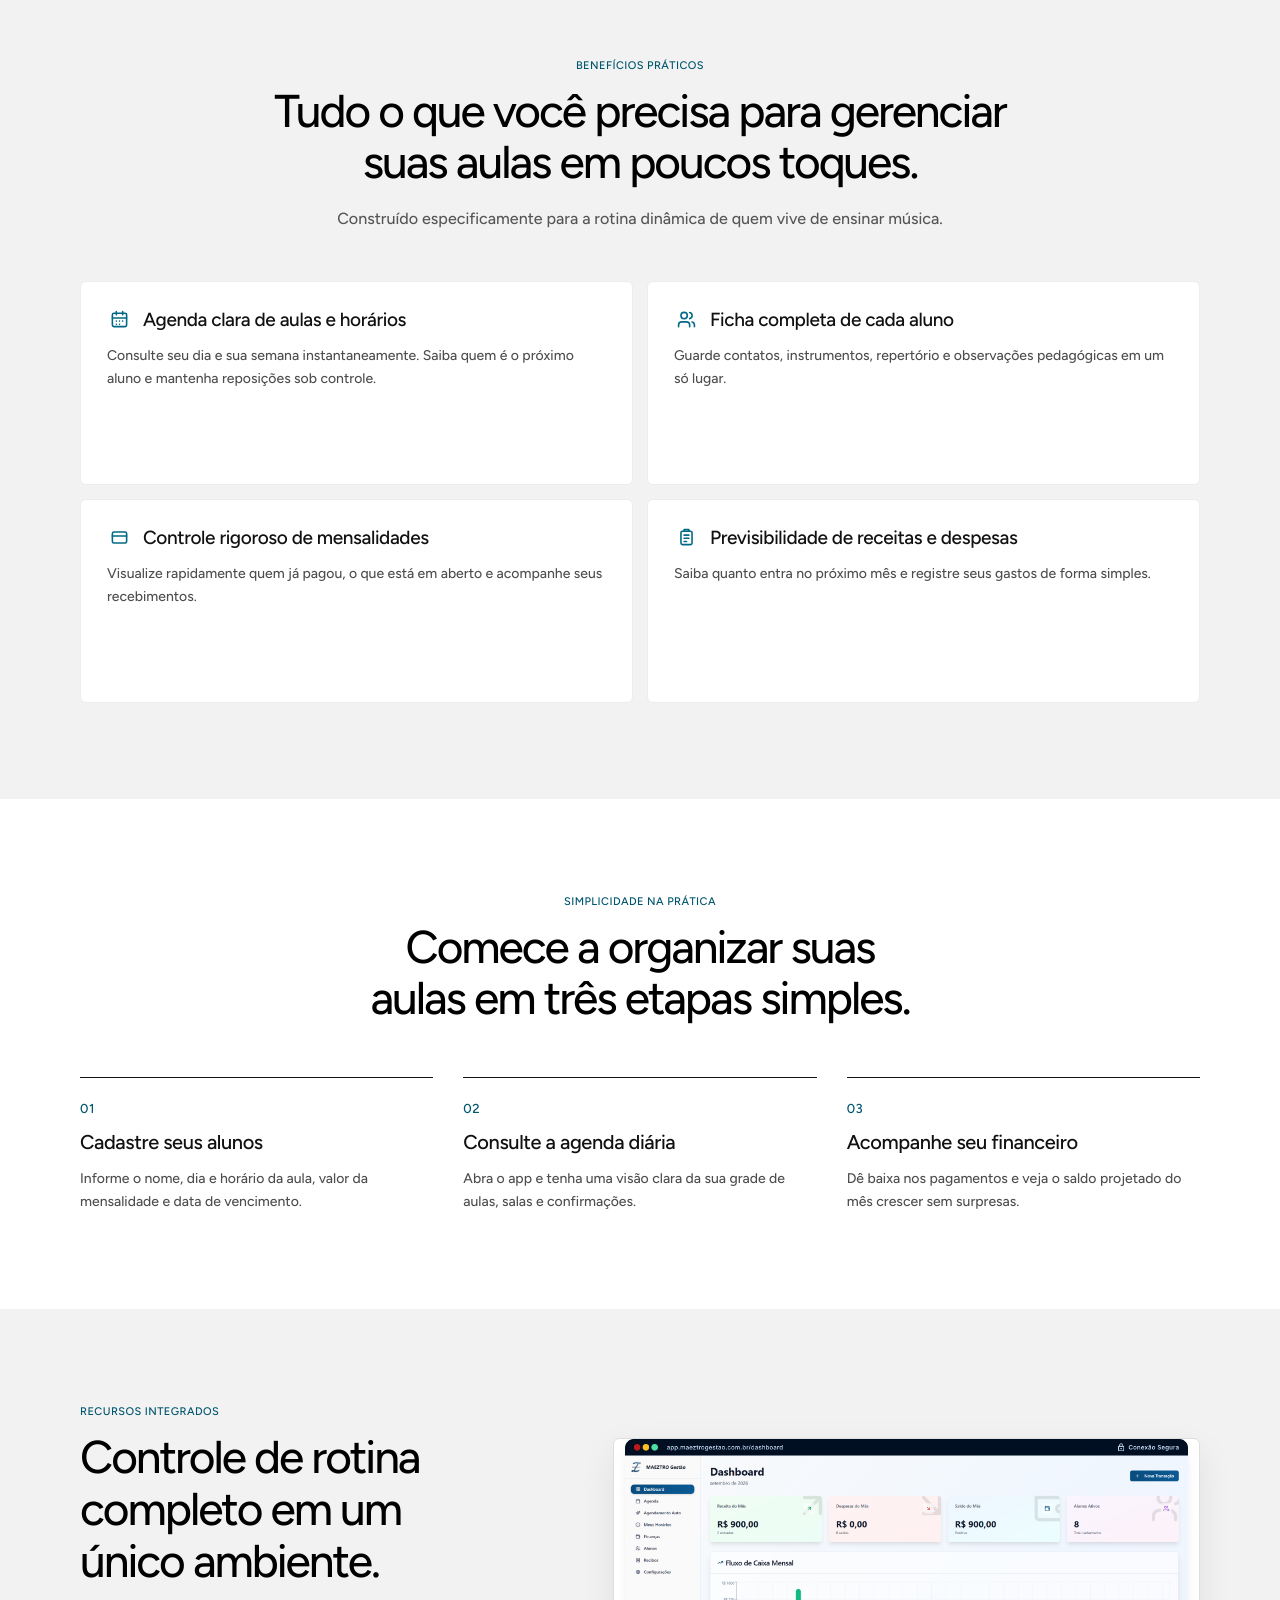
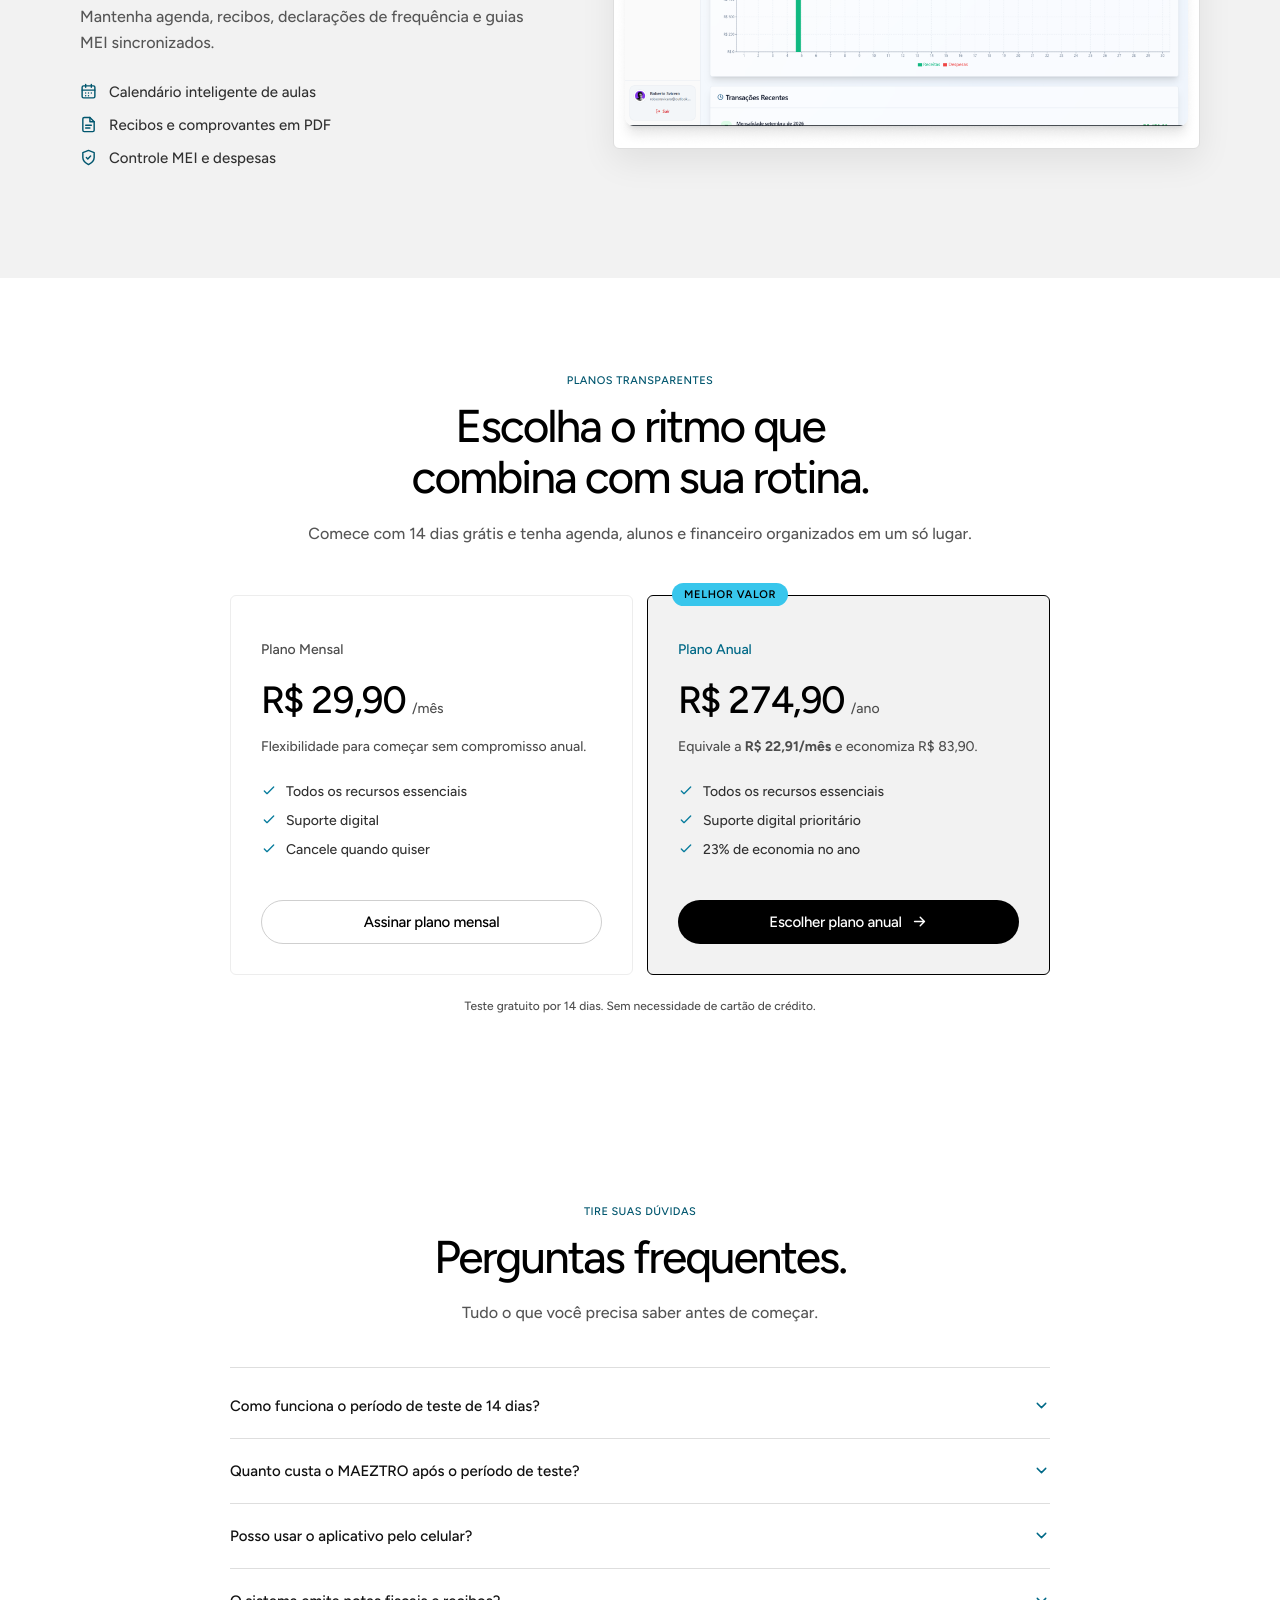
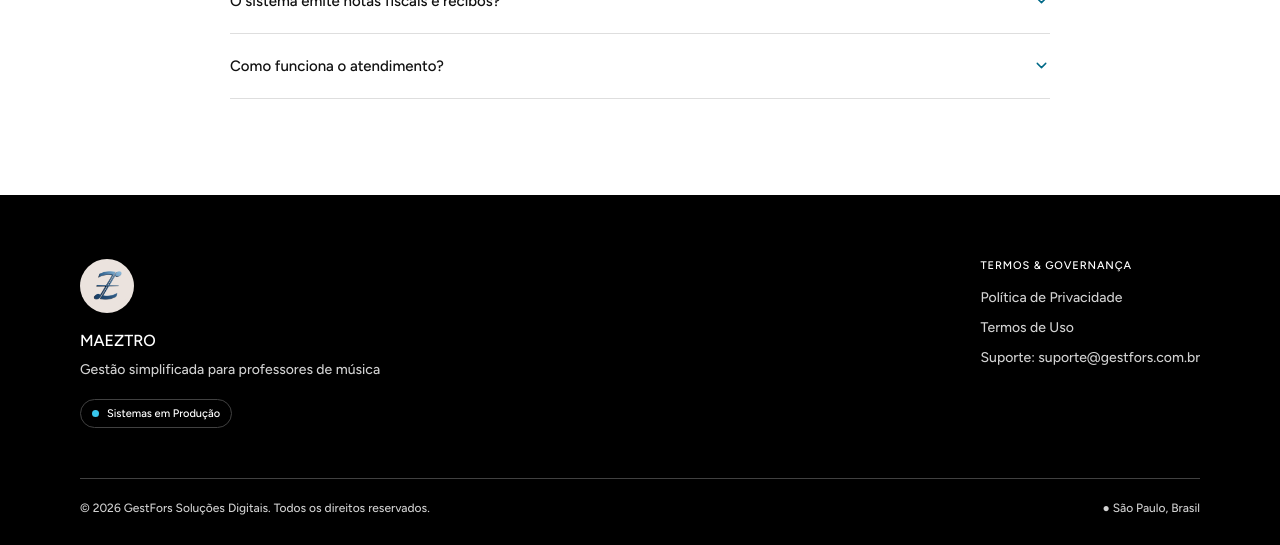
==== commit f7826ebf: "Ajustes de layout e criação da página de feedback" ====
--- a/index.html
+++ b/index.html
@@ -9,7 +9,7 @@
   <link rel="preconnect" href="https://fonts.googleapis.com" />
   <link rel="preconnect" href="https://fonts.gstatic.com" crossorigin />
   <link
-    href="https://fonts.googleapis.com/css2?family=DM+Sans:wght@400;500;600;700&family=JetBrains+Mono:wght@600;700&display=swap"
+    href="https://fonts.googleapis.com/css2?family=Figtree:wght@100..900&display=block"
     rel="stylesheet" />
   <link rel="stylesheet" href="styles.css" />
 </head>
@@ -20,33 +20,50 @@
       <a class="brand" href="#inicio" aria-label="MAEZTRO Gestão">
         <img src="assets/logo_horizontal.png" alt="MAEZTRO" />
       </a>
-      <a class="header-cta" href="#planos">Conheça nossos produtos</a>
-      <button class="menu-toggle" type="button" aria-label="Abrir menu" aria-expanded="false"><i
-          data-lucide="menu"></i></button>
+      <nav class="desktop-nav" aria-label="Navegação principal">
+        <a href="#beneficios">Recursos</a>
+        <a href="#como-funciona">Como funciona</a>
+        <a href="#planos">Planos</a>
+        <a href="#faq">Dúvidas</a>
+      </nav>
+      <a class="header-cta" href="#planos">Conheça nossos planos</a>
+      <button class="menu-toggle" type="button" aria-label="Abrir menu" aria-expanded="false"
+        aria-controls="mobile-menu"><i data-lucide="menu"></i></button>
     </div>
+    <nav id="mobile-menu" class="mobile-nav" aria-label="Navegação principal móvel">
+      <a href="#beneficios">Recursos</a>
+      <a href="#como-funciona">Como funciona</a>
+      <a href="#planos">Planos</a>
+      <a href="#faq">Dúvidas</a>
+      <a class="mobile-cta" href="#planos">Conheça nossos planos</a>
+    </nav>
   </header>
 
   <main>
     <section id="inicio" class="hero section-light">
-      <div class="hero-glow"></div>
-      <div class="container hero-grid">
-        <div class="hero-copy">
-          <div class="eyebrow-pill"><span></span> LANÇAMENTO OFICIAL <b>•</b> SOFTWARE PARA PROFESSORES DE MÚSICA</div>
-          <h1>Suas aulas em harmonia, sua rotina financeira <em>sob controle.</em></h1>
-          <p class="lead">Chega de anotações soltas no WhatsApp e cobranças constrangedoras. Organize alunos, horários e
-            mensalidades em um só lugar.</p>
-          <div class="actions"><a class="button button-primary"
-              href="https://app-maeztro.gestfors.com.br/teste-gratis" target="_blank" rel="noreferrer">Teste gratuito
-              por 14 dias <i data-lucide="arrow-right"></i></a><a class="button button-secondary"
-              href="#beneficios">Conheça o MAEZTRO</a></div>
-          <div class="trust-list"><span><i data-lucide="check"></i> Sem cartão de crédito</span><span><i
-                data-lucide="check"></i> Configuração em 5 minutos</span><span><i data-lucide="check"></i> Cancele
-              quando quiser</span></div>
-        </div>
-        <div class="hero-image">
-          <div class="image-halo"></div>
-          <div class="image-frame"><img src="assets/App Frame.png" alt="Dashboard do MAEZTRO Gestão" /></div>
-        </div>
+      <div class="hero-content">
+        <div class="eyebrow-pill"><span></span> Lançamento oficial <b>•</b> Software para professores de música</div>
+        <h1>Suas aulas em harmonia,<br />sua rotina financeira <em>sob controle.</em></h1>
+        <p class="lead">Chega de anotações soltas no WhatsApp e cobranças constrangedoras. Organize alunos, horários e mensalidades em um só lugar.</p>
+        <div class="actions">
+          <a class="button button-primary" href="https://app-maeztro.gestfors.com.br/teste-gratis" target="_blank" rel="noreferrer">Teste gratuito por 14 dias <i data-lucide="arrow-right"></i></a>
+          <a class="button button-secondary" href="#beneficios">Conheça o MAEZTRO</a>
+        </div>
+        <div class="trust-list">
+          <span><i data-lucide="check"></i> Sem cartão de crédito</span>
+          <span><i data-lucide="check"></i> Configuração em 5 minutos</span>
+          <span><i data-lucide="check"></i> Cancele quando quiser</span>
+        </div>
+      </div>
+      <div class="hero-band" aria-hidden="true">
+        <video class="band-video" autoplay muted loop playsinline preload="metadata"
+          poster="https://d8j0ntlcm91z4.cloudfront.net/user_38xzZboKViGWJOttwIXH07lWA1P/hf_20260826_125039_45a71f04-36dd-4620-99d8-7526316d439e.png">
+          <source src="https://d8j0ntlcm91z4.cloudfront.net/user_38xzZboKViGWJOttwIXH07lWA1P/hf_20260826_125119_4963ddd4-c287-4044-b014-b68943cdd8bd.mp4" type="video/mp4" />
+        </video>
+        <div class="band-tint"></div>
+      </div>
+      <div class="hero-image">
+        <div class="image-frame"><img src="assets/App Frame.png" alt="Dashboard do MAEZTRO Gestão" /></div>
       </div>
     </section>
 
@@ -54,14 +71,13 @@
       <div class="container centered">
         <div class="section-label">DESAFIOS REAIS</div>
         <h2>Dar aula é a sua paixão. Mas a desorganização consome o seu tempo.</h2>
-        <p class="section-intro">Professores de música perdem horas toda semana tentando conciliar anotações no caderno,
-          mensagens perdidas e cobranças desconfortáveis.</p>
+        <p class="section-intro">Professores de música perdem horas toda semana tentando conciliar anotações no caderno, mensagens perdidas e cobranças desconfortáveis.</p>
         <div class="card-grid three-cols">
           <article class="info-card">
             <div class="icon-box"><i data-lucide="message-circle"></i></div>
             <h3>Mensagens perdidas no WhatsApp</h3>
-            <p>O aluno desmarca em cima da hora e você não lembra qual horário estava livre.</p><strong>Falta de agenda
-              centralizada</strong>
+            <p>O aluno desmarca em cima da hora e você não lembra qual horário estava livre.</p>
+            <strong>Falta de agenda centralizada</strong>
           </article>
           <article class="info-card">
             <div class="icon-box"><i data-lucide="credit-card"></i></div>
@@ -72,8 +88,8 @@
           <article class="info-card">
             <div class="icon-box"><i data-lucide="clipboard-list"></i></div>
             <h3>Planilhas manuais que ninguém preenche</h3>
-            <p>Atualizar planilhas pelo celular entre uma aula e outra é uma tarefa que nunca termina.</p><strong>Zero
-              previsibilidade financeira</strong>
+            <p>Atualizar planilhas pelo celular entre uma aula e outra é uma tarefa que nunca termina.</p>
+            <strong>Zero previsibilidade financeira</strong>
           </article>
         </div>
       </div>
@@ -245,29 +261,25 @@
 
   <!-- Modal Simples de Política de Privacidade / Termos para cumprir os links sem dead links -->
   <div id="legal-modal" class="legal-modal" aria-hidden="true">
-    <div
-      class="bg-white rounded-2xl max-w-xl w-full p-6 sm:p-8 shadow-card max-h-[80vh] overflow-y-auto border border-slate-200">
-      <div class="flex items-center justify-between pb-4 border-b border-slate-100">
-        <h4 id="modal-title" class="text-lg font-bold text-slate-900">Termos e Condições</h4>
-        <button id="close-modal" type="button"
-          class="w-8 h-8 rounded-full flex items-center justify-center text-slate-400 hover:text-slate-700 hover:bg-slate-100"
-          aria-label="Fechar janela">
+    <div class="modal-panel" role="dialog" aria-modal="true" aria-labelledby="modal-title" tabindex="-1">
+      <div class="modal-header">
+        <h2 id="modal-title">Termos e Condições</h2>
+        <button id="close-modal" class="modal-close" type="button" aria-label="Fechar janela">
           <i data-lucide="x"></i>
         </button>
       </div>
-      <div id="modal-body" class="py-4 text-sm text-slate-600 leading-relaxed space-y-3">
+      <div id="modal-body" class="modal-body">
         <!-- Conteúdo dinâmico preenchido via script -->
       </div>
-      <div class="pt-4 border-t border-slate-100 text-right">
-        <button id="modal-ok-btn" type="button"
-          class="px-5 py-2 bg-brand text-white rounded-xl text-sm font-semibold hover:bg-brand-dark">
+      <div class="modal-footer">
+        <button id="modal-ok-btn" class="modal-ok" type="button">
           Fechar
         </button>
       </div>
     </div>
   </div>
 
-  <script src="script.js?v=2"></script>
+  <script src="script.js" defer></script>
 </body>
 
 </html>
--- a/styles.css
+++ b/styles.css
@@ -1,1119 +1,1741 @@
-* {
-  box-sizing: border-box;
-}
-
-:root {
-  --navy: #070a14;
-  --ink: #193252;
-  --muted: #6c8198;
-  --blue: #1672aa;
-  --cta: #12639e;
-  --line: #dce7f0;
-  --pale: #f7fafc;
-  --soft: #eef6fb;
-  --font: 'DM Sans', sans-serif;
-  --mono: 'JetBrains Mono', monospace;
-}
-
-html {
-  scroll-behavior: smooth;
-}
-
-body {
-  margin: 0;
-  font-family: var(--font);
-  color: var(--ink);
-  background: var(--pale);
-  overflow-x: hidden;
-}
-
-a {
-  color: inherit;
-  text-decoration: none;
-}
-
-button,
-input {
-  font: inherit;
-}
-
-.container {
-  width: min(1060px, calc(100% - 40px));
-  margin: 0 auto;
-}
-
-/* ========================================
-   HEADER
-======================================== */
-
-.site-header {
-  position: relative;
-  z-index: 20;
-  height: 80px;
-  background: rgba(255, 255, 255, 0.94);
-  border-bottom: 1px solid rgba(220, 234, 242, 0.8);
-  color: #9aa5ba;
-}
-
-.header-inner {
-  height: 100%;
-  display: flex;
-  align-items: center;
-  justify-content: space-between;
-  padding: 0 32px;
-}
-
-.brand {
-  display: flex;
-  width: 220px;
-  align-items: center;
-  justify-content: center;
-  background: transparent;
-}
-
-.brand img {
-  display: block;
-  width: 210px;
-  height: auto;
-}
-
-.desktop-nav {
-  display: flex;
-  align-items: center;
-  gap: 32px;
-  font-size: 14px;
-}
-
-.desktop-nav a:hover,
-.site-footer a:hover {
-  color: #fff;
-}
-
-.header-cta,
-.mobile-cta {
-  display: inline-flex;
-  align-items: center;
-  justify-content: center;
-  border-radius: 12px;
-  background: linear-gradient(90deg, #329dff, #6734f5);
-  padding: 0 20px;
-  height: 40px;
-  font-size: 14px;
-  font-weight: 700;
-  color: white;
-  box-shadow: 0 4px 18px rgba(47, 107, 255, 0.2);
-}
-
-.menu-toggle {
-  display: none;
-  border: 1px solid rgba(255, 255, 255, 0.1);
-  border-radius: 8px;
-  background: none;
-  color: #9aa5ba;
-  padding: 8px;
-}
-
-.menu-toggle svg {
-  width: 20px;
-}
-
-.mobile-nav {
-  display: none;
-}
-
-.legal-modal {
-  position: fixed;
-  inset: 0;
-  z-index: 50;
-  display: none;
-  align-items: center;
-  justify-content: center;
-  padding: 16px;
-  background: rgba(7, 10, 20, 0.5);
-  backdrop-filter: blur(4px);
-}
-
-.legal-modal.is-open {
-  display: flex;
-}
-
-.legal-modal > div {
-  width: min(100%, 576px);
-  max-height: 80vh;
-  overflow-y: auto;
-  padding: 24px;
-  border: 1px solid var(--line);
-  border-radius: 16px;
-  background: white;
-  box-shadow: 0 24px 60px rgba(28, 75, 115, 0.24);
-}
-
-.legal-modal [class*='border-b'] {
-  display: flex;
-  align-items: center;
-  justify-content: space-between;
-  padding-bottom: 16px;
-  border-bottom: 1px solid var(--line);
-}
-
-.legal-modal [class*='border-b'] h4 {
-  margin: 0;
-  color: var(--ink);
-  font-size: 18px;
-}
-
-.legal-modal #close-modal {
-  display: inline-flex;
-  align-items: center;
-  justify-content: center;
-  width: 32px;
-  height: 32px;
-  border: 0;
-  border-radius: 50%;
-  background: transparent;
-  color: var(--muted);
-  cursor: pointer;
-}
-
-.legal-modal #close-modal:hover {
-  background: var(--soft);
-  color: var(--ink);
-}
-
-.legal-modal #modal-body {
-  padding: 16px 0;
-  color: var(--muted);
-  font-size: 14px;
-  line-height: 1.6;
-}
-
-.legal-modal #modal-body p {
-  margin: 0 0 12px;
-}
-
-.legal-modal #modal-body p:last-child {
-  margin-bottom: 0;
-}
-
-.legal-modal [class*='border-t'] {
-  padding-top: 16px;
-  border-top: 1px solid var(--line);
-  text-align: right;
-}
-
-.legal-modal #modal-ok-btn {
-  border: 0;
-  border-radius: 10px;
-  background: var(--cta);
-  padding: 8px 20px;
-  color: white;
-  font-size: 14px;
-  font-weight: 700;
-  cursor: pointer;
-}
-
-.legal-modal #modal-ok-btn:hover {
-  background: var(--blue);
-}
-
-/* ========================================
-   SECTIONS
-======================================== */
-
-.section-light {
-  background: var(--pale);
-}
-
-.section-blue {
-  background: var(--soft);
-}
-
-/* ========================================
-   HERO
-======================================== */
-
-.hero {
-  position: relative;
-  overflow: hidden;
-  padding: 64px 20px 80px;
-  background: linear-gradient(
-    135deg,
-    #f8fbff 0%,
-    #edf6fc 56%,
-    #e7f1fb 100%
-  );
-}
-
-.hero-glow {
-  position: absolute;
-  right: -120px;
-  top: -100px;
-  width: 580px;
-  height: 580px;
-  border-radius: 50%;
-  background: rgba(184, 223, 245, 0.4);
-  filter: blur(80px);
-}
-
-.hero-grid {
-  position: relative;
-  display: grid;
-  grid-template-columns: 0.82fr 1.18fr;
-  gap: 64px;
-  align-items: center;
-  width: min(1180px, 100%);
-}
-
-.eyebrow-pill {
-  display: inline-flex;
-  align-items: center;
-  gap: 8px;
-  border: 1px solid #c5dced;
-  border-radius: 999px;
-  background: rgba(255, 255, 255, 0.7);
-  padding: 6px 12px;
-  color: #2b719d;
-  font-size: 10px;
-  font-weight: 700;
-  letter-spacing: 0.12em;
-}
-
-.eyebrow-pill span {
-  width: 6px;
-  height: 6px;
-  border-radius: 50%;
-  background: #16a7c9;
-}
-
-.eyebrow-pill b {
-  color: #9aafc5;
-}
-
-.hero h1 {
-  max-width: 590px;
-  margin: 24px 0 0;
-  color: #153454;
-  font-size: clamp(2.85rem, 5vw, 4rem);
-  line-height: 1.08;
-  letter-spacing: -0.045em;
-}
-
-.hero h1 em {
-  font-style: normal;
-  color: var(--blue);
-}
-
-.lead {
-  max-width: 530px;
-  margin: 24px 0 0;
-  color: #5c7590;
-  font-size: 18px;
-  line-height: 1.65;
-}
-
-.actions {
-  display: flex;
-  flex-wrap: wrap;
-  gap: 12px;
-  margin-top: 32px;
-}
-
-.button {
-  display: inline-flex;
-  align-items: center;
-  justify-content: center;
-  gap: 8px;
-  min-height: 44px;
-  border-radius: 8px;
-  padding: 0 24px;
-  font-size: 14px;
-  font-weight: 700;
-  transition: 0.2s ease;
-}
-
-.button svg {
-  width: 16px;
-  height: 16px;
-}
-
-.button:hover {
-  transform: translateY(-2px);
-}
-
-.button-primary {
-  background: var(--cta);
-  color: #fff;
-  box-shadow: 0 8px 22px rgba(18, 99, 158, 0.26);
-}
-
-.button-primary:hover {
-  background: #0c5389;
-}
-
-.button-secondary {
-  border: 1px solid #b8d2e5;
-  background: rgba(255, 255, 255, 0.7);
-  color: #356080;
-}
-
-.button-secondary:hover {
-  background: #fff;
-}
-
-.trust-list {
-  display: flex;
-  flex-wrap: wrap;
-  gap: 8px 20px;
-  margin-top: 20px;
-  color: #6f879e;
-  font-size: 12px;
-}
-
-.trust-list span {
-  display: flex;
-  align-items: center;
-  gap: 6px;
-}
-
-.trust-list svg {
-  width: 14px;
-  color: #16a7a0;
-}
-
-.hero-image {
-  position: relative;
-}
-
-.image-halo {
-  position: absolute;
-  inset: -24px;
-  border-radius: 30px;
-  background: rgba(107, 182, 221, 0.2);
-  filter: blur(32px);
-}
-
-.image-frame {
-  position: relative;
-  overflow: hidden;
-  border: 1px solid #caddea;
-  border-radius: 16px;
-  background: white;
-  box-shadow: 0 24px 60px rgba(28, 75, 115, 0.18);
-}
-
-.image-frame img,
-.dashboard-card img {
-  display: block;
-  width: 100%;
-  height: auto;
-}
-
-/* ========================================
-   GENERAL SECTIONS
-======================================== */
-
-.section-space {
-  padding: 80px 20px;
-}
-
-.centered {
-  text-align: center;
-}
-
-.section-label {
-  color: var(--blue);
-  font-size: 12px;
-  font-weight: 700;
-  letter-spacing: 0.15em;
-}
-
-.section-space h2 {
-  max-width: 700px;
-  margin: 16px auto 0;
-  color: var(--ink);
-  font-size: clamp(2rem, 4vw, 2.5rem);
-  line-height: 1.15;
-  letter-spacing: -0.04em;
-}
-
-.section-intro {
-  max-width: 690px;
-  margin: 20px auto 0;
-  color: var(--muted);
-  font-size: 16px;
-  line-height: 1.6;
-}
-
-.section-intro.left {
-  margin-left: 0;
-}
-
-/* ========================================
-   CARDS
-======================================== */
-
-.card-grid {
-  display: grid;
-  gap: 20px;
-  margin-top: 48px;
-}
-
-.three-cols {
-  grid-template-columns: repeat(3, 1fr);
-}
-
-.two-cols {
-  grid-template-columns: repeat(2, 1fr);
-}
-
-.info-card,
-.feature-card,
-.price-card {
-  border: 1px solid var(--line);
-  border-radius: 12px;
-  background: #fff;
-  padding: 24px;
-  text-align: left;
-}
-
-.info-card {
-  box-shadow: 0 8px 24px rgba(39, 82, 119, 0.05);
-}
-
-.icon-box {
-  display: flex;
-  width: 40px;
-  height: 40px;
-  align-items: center;
-  justify-content: center;
-  border-radius: 9px;
-  background: #e9f4fb;
-  color: var(--blue);
-}
-
-.icon-box svg {
-  display: block;
-  width: 19px;
-  height: 19px;
-  flex: 0 0 auto;
-  stroke: currentColor;
-}
-
-.icon-box.violet {
-  background: #f1ebff;
-  color: #7652bf;
-}
-
-.icon-box.emerald {
-  background: #e4f8f0;
-  color: #179b73;
-}
-
-.icon-box.cyan {
-  background: #e4f2fb;
-  color: #1672aa;
-}
-
-.info-card h3,
-.feature-card h3,
-.steps h3 {
-  margin: 20px 0 0;
-  color: #244766;
-  font-size: 18px;
-  line-height: 1.3;
-}
-
-.info-card p,
-.feature-card p,
-.steps p,
-.price-card > p {
-  margin: 12px 0 0;
-  color: #72869b;
-  font-size: 14px;
-  line-height: 1.65;
-}
-
-.info-card strong {
-  display: block;
-  margin-top: 20px;
-  padding-top: 16px;
-  border-top: 1px solid #edf2f6;
-  color: #4e84a5;
-  font-size: 12px;
-}
-
-.feature-card {
-  padding: 24px;
-}
-
-.feature-card h3 {
-  margin-top: 20px;
-}
-
-/* ========================================
-   STEPS
-======================================== */
-
-.steps {
-  display: grid;
-  grid-template-columns: repeat(3, 1fr);
-  gap: 32px;
-  margin-top: 56px;
-  text-align: left;
-}
-
-.steps span {
-  font: 700 32px var(--mono);
-  color: #b7d3e7;
-}
-
-.steps h3 {
-  margin-top: 12px;
-  font-size: 20px;
-}
-
-/* ========================================
-   SPLIT / CONTENT
-======================================== */
-
-.split-grid,
-.form-grid {
-  display: grid;
-  grid-template-columns: 0.9fr 1.1fr;
-  gap: 40px;
-  align-items: center;
-}
-
-.split-grid h2,
-.form-grid h2 {
-  margin-left: 0;
-  text-align: left;
-}
-
-.resource-list {
-  margin-top: 28px;
-  color: #58718a;
-  font-size: 14px;
-}
-
-.resource-list p {
-  display: flex;
-  align-items: center;
-  gap: 12px;
-  margin: 16px 0;
-}
-
-.resource-list svg {
-  width: 16px;
-  color: var(--blue);
-}
-
-.dashboard-card {
-  border: 1px solid #d2e3ed;
-  border-radius: 16px;
-  background: #fff;
-  padding: 12px;
-  box-shadow: 0 16px 40px rgba(39, 82, 119, 0.1);
-}
-
-.dashboard-card img {
-  border-radius: 12px;
-}
-
-/* ========================================
-   PRICING
-======================================== */
-
-.pricing-grid {
-  display: grid;
-  grid-template-columns: repeat(2, 1fr);
-  gap: 20px;
-  max-width: 820px;
-  margin: 48px auto 0;
-  text-align: left;
-}
-
-.price-card {
-  position: relative;
-  padding: 28px;
-  box-shadow: 0 10px 28px rgba(39, 82, 119, 0.06);
-}
-
-.price-card.featured {
-  border: 2px solid var(--blue);
-  box-shadow: 0 14px 35px rgba(22, 114, 170, 0.14);
-}
-
-.best-value {
-  position: absolute;
-  top: -13px;
-  left: 24px;
-  border-radius: 999px;
-  background: var(--blue);
-  padding: 4px 12px;
-  color: #fff;
-  font-size: 10px;
-  font-weight: 700;
-  letter-spacing: 0.08em;
-}
-
-.price-name {
-  color: #52708b !important;
-  font-weight: 700;
-}
-
-.featured .price-name {
-  color: var(--blue) !important;
-}
-
-.price {
-  margin-top: 16px;
-  color: var(--ink);
-  font-size: 36px;
-  font-weight: 700;
-  letter-spacing: -0.04em;
-}
-
-.price small {
-  color: #8194a7;
-  font-size: 14px;
-  font-weight: 500;
-  letter-spacing: 0;
-}
-
-.price-card ul {
-  display: grid;
-  gap: 12px;
-  margin: 24px 0;
-  padding: 0;
-  list-style: none;
-  color: #58718a;
-  font-size: 14px;
-}
-
-.price-card li {
-  display: flex;
-  gap: 8px;
-}
-
-.price-card li svg {
-  width: 16px;
-  color: #16a7a0;
-  flex: none;
-}
-
-.full {
-  width: 100%;
-  margin-top: 20px;
-}
-
-.fine-print {
-  margin-top: 24px;
-  color: #8499ab;
-  font-size: 12px;
-}
-
-/* ========================================
-   FAQ
-======================================== */
-
-.faq-container {
-  max-width: 820px;
-}
-
-.faq-list {
-  margin-top: 40px;
-  border-top: 1px solid var(--line);
-  text-align: left;
-}
-
-.faq-list details {
-  border-bottom: 1px solid var(--line);
-}
-
-.faq-list summary {
-  display: flex;
-  align-items: center;
-  justify-content: space-between;
-  gap: 20px;
-  padding: 20px 0;
-  color: #244766;
-  font-size: 14px;
-  font-weight: 700;
-  cursor: pointer;
-  list-style: none;
-}
-
-.faq-list summary::-webkit-details-marker {
-  display: none;
-}
-
-.faq-list summary svg {
-  width: 16px;
-  flex: none;
-  color: var(--blue);
-  transition: transform 0.2s;
-}
-
-.faq-list details[open] summary svg {
-  transform: rotate(180deg);
-}
-
-.faq-list details p {
-  max-width: 760px;
-  margin: 0;
-  padding: 0 32px 20px 0;
-  color: #72869b;
-  font-size: 14px;
-  line-height: 1.65;
-}
-
-/* ========================================
-   FORM
-======================================== */
-
-.form-grid {
-  grid-template-columns: 0.8fr 1.2fr;
-}
-
-.spam-note {
-  display: flex;
-  align-items: center;
-  gap: 12px;
-  margin-top: 28px;
-  color: #58718a;
-  font-size: 14px;
-}
-
-.spam-note svg {
-  width: 20px;
-  color: var(--blue);
-}
-
-.lead-form {
-  border: 1px solid #d3e3ed;
-  border-radius: 16px;
-  background: #fff;
-  padding: 24px;
-  box-shadow: 0 14px 35px rgba(39, 82, 119, 0.08);
-}
-
-.lead-form label {
-  display: block;
-  margin-bottom: 16px;
-  color: #52708b;
-  font-size: 12px;
-  font-weight: 700;
-}
-
-.form-row {
-  display: grid;
-  grid-template-columns: 1fr 1fr;
-  gap: 16px;
-}
-
-.lead-form input {
-  display: block;
-  width: 100%;
-  height: 44px;
-  margin-top: 8px;
-  border: 1px solid #d6e3eb;
-  border-radius: 8px;
-  padding: 0 12px;
-  color: var(--ink);
-  outline: none;
-}
-
-.lead-form input:focus {
-  border-color: var(--blue);
-}
-
-.lead-form button {
-  border: 0;
-  cursor: pointer;
-}
-
-.lead-form > p {
-  margin: 16px 0 0;
-  text-align: center;
-  color: #8499ab;
-  font-size: 11px;
-}
-
-/* ========================================
-   FOOTER
-======================================== */
-
-.site-footer {
-  border-top: 1px solid rgba(255, 255, 255, 0.08);
-  background: var(--navy);
-  padding: 64px 20px 48px;
-  color: #8f9bb3;
-}
-
-.footer-grid {
-  display: flex;
-  flex-direction: row;
-  justify-content: space-between;
-}
-
-.footer-brand {
-  display: flex;
-  align-items: center;
-  justify-content: center;
-  width: 110px;
-}
-
-.footer-brand img {
-  width: 100px;
-}
-
-.footer-about h2 {
-  margin: 24px 0 0;
-  color: #edf0ff;
-  font-size: 16px;
-}
-
-.footer-about p {
-  max-width: 410px;
-  margin: 12px 0 0;
-  color: #91a0ba;
-  font-size: 14px;
-  line-height: 1.65;
-}
-
-.production {
-  display: inline-flex;
-  align-items: center;
-  gap: 8px;
-  margin-top: 24px;
-  border: 1px solid #202a44;
-  border-radius: 8px;
-  background: #101426;
-  padding: 8px 12px;
-  font: 11px var(--mono);
-  color: #b3bfd4;
-}
-
-.production b {
-  width: 8px;
-  height: 8px;
-  border-radius: 50%;
-  background: #27d8a3;
-  box-shadow: 0 0 7px #27d8a3;
-}
-
-.site-footer nav {
-  display: flex;
-  flex-direction: column;
-  gap: 16px;
-  font-size: 14px;
-}
-
-.site-footer nav h3 {
-  margin: 0 0 4px;
-  color: #bdc9e8;
-  font: 700 11px var(--mono);
-  letter-spacing: 0.09em;
-}
-
-.site-footer small {
-  margin-left: 4px;
-  border: 1px solid #116b5b;
-  border-radius: 4px;
-  background: #0b2b2d;
-  padding: 4px 6px;
-  color: #27d8a3;
-  font-size: 8px;
-}
-
-.footer-bottom {
-  display: flex;
-  align-items: center;
-  justify-content: space-between;
-  gap: 16px;
-  margin-top: 56px;
-  border-top: 1px solid rgba(255, 255, 255, 0.08);
-  padding-top: 28px;
-  font-size: 12px;
-}
-
-.footer-bottom span:last-child {
-  color: #aeb8cb;
-}
-
-/* ========================================
-   TABLET / MOBILE
-======================================== */
-
-@media (max-width: 800px) {
-  .desktop-nav,
-  .header-cta {
-    display: none;
-  }
-
-  .menu-toggle {
-    display: flex;
-  }
-
-  .header-inner {
-    padding: 0 20px;
-  }
-
-  .brand {
-    width: 190px;
-  }
-
-  .brand img {
-    width: 180px;
-  }
-
-  .mobile-nav {
-    display: none;
-    flex-direction: column;
-    gap: 16px;
-    padding: 18px 20px;
-    border-bottom: 1px solid rgba(255, 255, 255, 0.08);
-    background: #10152a;
-    font-size: 14px;
-  }
-
-  .mobile-nav.open {
-    display: flex;
-  }
-
-  .mobile-cta {
-    width: 100%;
-  }
-
-  .hero {
-    padding-top: 48px;
-  }
-
-  .hero-grid,
-  .split-grid,
-  .form-grid {
-    grid-template-columns: 1fr;
-    gap: 44px;
-  }
-
-  .hero-grid {
-    width: min(700px, 100%);
-  }
-
-  .hero-copy {
-    order: 0;
-  }
-
-  .hero-image {
-    order: 1;
-  }
-
-  .three-cols,
-  .two-cols,
-  .steps,
-  .pricing-grid {
-    grid-template-columns: 1fr;
-  }
-
-  .section-space {
-    padding: 64px 20px;
-  }
-
-  .section-space h2 {
-    font-size: 32px;
-  }
-
-  .section-heading {
-    max-width: none;
-  }
-
-  .section-heading h2,
-  .section-heading p,
-  .split-grid h2,
-  .form-grid h2 {
-    text-align: left;
-  }
-
-  .section-intro.left {
-    max-width: none;
-  }
-
-  .footer-grid {
-    grid-template-columns: 1fr 1fr;
-    gap: 40px 24px;
-  }
-
-  .footer-about {
-    grid-column: 1 / -1;
-  }
-
-  .footer-bottom {
-    flex-direction: column;
-    align-items: flex-start;
-  }
-
-  .form-row {
-    grid-template-columns: 1fr;
-  }
-
-  .eyebrow-pill {
-    font-size: 9px;
-    letter-spacing: 0.08em;
-  }
-
-  .lead {
-    font-size: 17px;
-  }
-}
-
-/* ========================================
-   SMALL MOBILE
-======================================== */
-
-@media (max-width: 480px) {
-  .header-inner {
-    padding: 0 16px;
-  }
-
-  .hero,
-  .section-space {
-    padding-left: 16px;
-    padding-right: 16px;
-  }
-
-  .container {
-    width: 100%;
-  }
-
-  .hero h1 {
-    font-size: 42px;
-  }
-
-  .actions,
-  .actions .button {
-    width: 100%;
-  }
-
-  .trust-list {
-    display: grid;
-    gap: 8px;
-  }
-
-  .footer-grid {
-    grid-template-columns: 1fr;
-  }
-
-  .footer-about {
-    grid-column: auto;
-  }
-
-  .site-footer {
-    padding-left: 20px;
-    padding-right: 20px;
-  }
-
-  .site-footer nav {
-    gap: 12px;
-  }
-}+*,
+    *::before,
+    *::after {
+      box-sizing: border-box;
+    }
+
+    :root {
+      --font-sans: 'Figtree', -apple-system, BlinkMacSystemFont, 'Segoe UI', Helvetica, Arial, sans-serif;
+      --fs-display: 55.7px;
+      --fs-title: 20px;
+      --fs-heading: 17px;
+      --fs-body: 16.1px;
+      --fs-eyebrow: 15.8px;
+      --fs-ui: 15px;
+      --fs-meta: 14.3px;
+      --fs-item: 12.9px;
+      --fs-caption: 12.2px;
+      --fs-tab: 12.1px;
+      --fw-light: 388;
+      --fw-regular: 470;
+      --fw-medium: 500;
+      --fw-semibold: 511;
+      --fw-bold: 577;
+      --fw-black: 783;
+      --tr-display: -0.0572em;
+      --tr-title: -0.057em;
+      --tr-heading: -0.02em;
+      --tr-body: -0.025em;
+      --tr-eyebrow: -0.0293em;
+      --tr-ui: -0.008em;
+      --tr-cta: -0.02em;
+      --tr-meta: -0.025em;
+      --tr-item: -0.02em;
+      --tr-caption: -0.02em;
+      --tr-tab: -0.02em;
+      --tr-wordmark: -0.0075em;
+      --lh-display: 1.1;
+      --lh-body: 1.45;
+      --c-ink: #000;
+      --c-ink-soft: #2e2e2e;
+      --c-muted: #656565;
+      --c-on-dark: #fff;
+      --c-on-light: #000;
+      --c-surface-nav: #000;
+      --c-surface-card: #f2f2f2;
+      --c-surface-panel: #fff;
+      --c-border-row: #ededed;
+      --c-accent: #38c6ec;
+      --c-band: #0db5ed;
+      --line: #dedede;
+      --content: 1120px;
+    }
+
+    html {
+      scroll-behavior: smooth;
+      scroll-padding-top: 96px;
+    }
+
+    body {
+      margin: 0;
+      color: var(--c-ink);
+      background: #fff;
+      font-family: var(--font-sans);
+      font-weight: var(--fw-regular);
+      -webkit-font-smoothing: antialiased;
+      -moz-osx-font-smoothing: grayscale;
+      text-rendering: geometricPrecision;
+    }
+
+    body,
+    button,
+    input {
+      font-family: var(--font-sans);
+    }
+
+    a {
+      color: inherit;
+      text-decoration: none;
+      text-underline-offset: 4px;
+    }
+
+    button {
+      color: inherit;
+    }
+
+    button,
+    a {
+      -webkit-tap-highlight-color: transparent;
+    }
+
+    :focus-visible {
+      outline: 3px solid #087a9b;
+      outline-offset: 4px;
+    }
+
+    ::selection {
+      color: #000;
+      background: #a9edfb;
+    }
+
+    ::-webkit-scrollbar {
+      width: 10px;
+    }
+
+    ::-webkit-scrollbar-thumb {
+      border: 3px solid #fff;
+      border-radius: 8px;
+      background: #8b8b8b;
+    }
+
+    .container {
+      width: min(var(--content), calc(100% - 48px));
+      margin-inline: auto;
+    }
+
+    .site-header {
+      position: absolute;
+      z-index: 30;
+      top: 30px;
+      left: 0;
+      width: 100%;
+    }
+
+    .header-inner {
+      position: relative;
+      display: flex;
+      width: min(880px, calc(100% - 40px));
+      min-height: 52px;
+      align-items: center;
+      justify-content: space-between;
+      gap: 20px;
+      margin: 0 auto;
+      border-radius: 28px;
+      background: var(--c-surface-nav);
+      padding: 8px 10px 8px 24px;
+      color: var(--c-on-dark);
+    }
+
+    .brand {
+      display: inline-flex;
+      min-width: 148px;
+      align-items: center;
+    }
+
+    .brand img {
+      display: block;
+      width: 132px;
+      max-height: 34px;
+      object-fit: contain;
+      filter: brightness(0) invert(1);
+    }
+
+    .desktop-nav {
+      display: flex;
+      align-items: center;
+      gap: clamp(16px, 2.5vw, 34px);
+      margin-inline: auto;
+    }
+
+    .desktop-nav a,
+    .mobile-nav a {
+      font-size: var(--fs-ui);
+      font-weight: var(--fw-medium);
+      letter-spacing: var(--tr-ui);
+      white-space: nowrap;
+      transition: color 160ms ease;
+    }
+
+    .desktop-nav a:hover,
+    .mobile-nav a:hover {
+      color: var(--c-accent);
+    }
+
+    .header-cta,
+    .mobile-cta {
+      display: inline-flex;
+      min-height: 34px;
+      flex: 0 0 auto;
+      align-items: center;
+      justify-content: center;
+      border: 0;
+      border-radius: 18px;
+      background: #fff;
+      padding: 0 18px;
+      color: #000;
+      font-size: var(--fs-ui);
+      font-weight: var(--fw-bold);
+      letter-spacing: var(--tr-cta);
+      white-space: nowrap;
+      transition: background 160ms ease, color 160ms ease, transform 160ms ease;
+    }
+
+    .header-cta:hover,
+    .mobile-cta:hover {
+      transform: translateY(-1px);
+      background: #dff8ff;
+    }
+
+    .menu-toggle {
+      display: none;
+      width: 38px;
+      height: 38px;
+      align-items: center;
+      justify-content: center;
+      border: 1px solid #454545;
+      border-radius: 50%;
+      background: transparent;
+      color: #fff;
+      cursor: pointer;
+    }
+
+    .menu-toggle svg {
+      width: 19px;
+      height: 19px;
+    }
+
+    .menu-toggle:hover {
+      border-color: var(--c-accent);
+      color: var(--c-accent);
+    }
+
+    .mobile-nav {
+      display: none;
+    }
+
+    .hero {
+      position: relative;
+      min-height: 980px;
+      overflow: hidden;
+      padding: 158px 24px 0;
+      background: #fff;
+      text-align: center;
+    }
+
+    .hero-content {
+      position: relative;
+      z-index: 2;
+      width: min(920px, 100%);
+      margin: 0 auto;
+    }
+
+    .eyebrow-pill {
+      display: inline-flex;
+      align-items: center;
+      gap: 9px;
+      margin: 0;
+      color: #4e4e4e;
+      font-size: 11px;
+      font-weight: var(--fw-semibold);
+      letter-spacing: 0.09em;
+      text-transform: uppercase;
+    }
+
+    .eyebrow-pill span {
+      width: 7px;
+      height: 7px;
+      border-radius: 50%;
+      background: var(--c-accent);
+    }
+
+    .eyebrow-pill b {
+      color: #999;
+    }
+
+    .hero h1 {
+      max-width: 920px;
+      margin: 20px auto 0;
+      color: var(--c-ink);
+      font-size: var(--fs-display);
+      font-weight: var(--fw-regular);
+      line-height: var(--lh-display);
+      letter-spacing: var(--tr-display);
+      text-wrap: balance;
+    }
+
+    .hero h1 em {
+      color: #087c9d;
+      font-style: normal;
+      font-weight: var(--fw-semibold);
+    }
+
+    .lead {
+      max-width: 650px;
+      margin: 20px auto 0;
+      color: #434343;
+      font-size: var(--fs-body);
+      font-weight: var(--fw-regular);
+      line-height: var(--lh-body);
+      letter-spacing: var(--tr-body);
+      text-wrap: pretty;
+    }
+
+    .actions {
+      display: flex;
+      flex-wrap: wrap;
+      align-items: center;
+      justify-content: center;
+      gap: 10px;
+      margin-top: 27px;
+    }
+
+    .button {
+      display: inline-flex;
+      min-height: 44px;
+      align-items: center;
+      justify-content: center;
+      gap: 9px;
+      border: 1px solid transparent;
+      border-radius: 24px;
+      padding: 0 22px;
+      font-size: var(--fs-ui);
+      font-weight: var(--fw-semibold);
+      letter-spacing: var(--tr-cta);
+      transition: background 160ms ease, color 160ms ease, transform 160ms ease;
+    }
+
+    .button:hover {
+      transform: translateY(-2px);
+    }
+
+    .button:active,
+    .header-cta:active,
+    .mobile-cta:active {
+      transform: translateY(0) scale(0.98);
+    }
+
+    .menu-toggle:active,
+    .modal-close:active,
+    .modal-ok:active {
+      transform: scale(0.96);
+    }
+
+    .button svg {
+      width: 17px;
+      height: 17px;
+      flex: 0 0 auto;
+    }
+
+    .button-primary {
+      background: #000;
+      color: #fff;
+    }
+
+    .button-primary:hover {
+      background: #2e2e2e;
+    }
+
+    .button-secondary {
+      border-color: #cfcfcf;
+      background: #fff;
+      color: #000;
+    }
+
+    .button-secondary:hover {
+      border-color: #8b8b8b;
+      background: #f5f5f5;
+    }
+
+    .trust-list {
+      display: flex;
+      flex-wrap: wrap;
+      justify-content: center;
+      gap: 8px 20px;
+      margin-top: 18px;
+      color: #4d4d4d;
+      font-size: var(--fs-caption);
+      letter-spacing: var(--tr-caption);
+    }
+
+    .trust-list span {
+      display: inline-flex;
+      align-items: center;
+      gap: 6px;
+    }
+
+    .trust-list svg {
+      width: 14px;
+      height: 14px;
+      color: #087c9d;
+    }
+
+    .hero-band {
+      position: absolute;
+      z-index: 0;
+      top: 548px;
+      right: 0;
+      bottom: 0;
+      left: 0;
+      overflow: hidden;
+      background: var(--c-band);
+    }
+
+    .band-video {
+      position: absolute;
+      z-index: 0;
+      inset: 0;
+      width: 100%;
+      height: 100%;
+      object-fit: cover;
+      object-position: center top;
+    }
+
+    .band-tint {
+      position: absolute;
+      z-index: 1;
+      inset: 0;
+      background: rgba(13, 181, 237, 0.5);
+      pointer-events: none;
+    }
+
+    .hero-image {
+      position: relative;
+      z-index: 3;
+      width: min(860px, 100%);
+      margin: 54px auto 0;
+      animation: card-arrive 760ms cubic-bezier(0.2, 0.8, 0.2, 1) both;
+    }
+
+    .image-frame {
+      overflow: hidden;
+      border: 1px solid rgba(0, 0, 0, 0.12);
+      border-radius: 8px;
+      background: #fff;
+      box-shadow: 0 20px 55px rgba(0, 0, 0, 0.2);
+    }
+
+    .image-frame img,
+    .dashboard-card img {
+      display: block;
+      width: 100%;
+      height: auto;
+    }
+
+    @keyframes card-arrive {
+      from {
+        transform: translateY(14px);
+      }
+
+      to {
+        transform: translateY(0);
+      }
+    }
+
+    .section-light {
+      background: #fff;
+    }
+
+    .section-blue {
+      background: var(--c-surface-card);
+    }
+
+    .section-space {
+      padding: 104px 24px;
+    }
+
+    .centered {
+      text-align: center;
+    }
+
+    .section-label {
+      margin: 0;
+      color: #087c9d;
+      font-size: 11px;
+      font-weight: var(--fw-semibold);
+      letter-spacing: 0.04em;
+      text-transform: uppercase;
+    }
+
+    .section-space h2 {
+      max-width: 760px;
+      margin: 14px auto 0;
+      color: var(--c-ink);
+      font-size: clamp(34px, 4vw, 46px);
+      font-weight: var(--fw-regular);
+      line-height: 1.12;
+      letter-spacing: -0.045em;
+      text-wrap: balance;
+    }
+
+    body {
+      overflow-x: visible;
+    }
+
+    .eyebrow-pill {
+      letter-spacing: 0.04em;
+      text-transform: none;
+    }
+
+    .mobile-nav a:hover {
+      color: var(--c-accent);
+    }
+
+    .mobile-nav .mobile-cta:hover {
+      color: #000;
+    }
+
+    .section-intro,
+    .section-heading > p {
+      max-width: 680px;
+      margin: 18px auto 0;
+      color: #555;
+      font-size: var(--fs-body);
+      line-height: 1.6;
+      text-wrap: pretty;
+    }
+
+    .section-intro.left {
+      margin-left: 0;
+    }
+
+    .section-heading {
+      max-width: 780px;
+      margin: 0 auto;
+      text-align: center;
+    }
+
+    .card-grid {
+      display: grid;
+      gap: 14px;
+      margin-top: 48px;
+    }
+
+    .three-cols {
+      grid-template-columns: repeat(3, minmax(0, 1fr));
+    }
+
+    .two-cols {
+      grid-template-columns: repeat(2, minmax(0, 1fr));
+    }
+
+    .info-card,
+    .feature-card,
+    .price-card {
+      min-width: 0;
+      border: 1px solid var(--c-border-row);
+      border-radius: 6px;
+      background: #fff;
+      padding: 26px;
+      text-align: left;
+    }
+
+    .info-card {
+      display: grid;
+      grid-template-columns: 24px minmax(0, 1fr);
+      align-content: start;
+      column-gap: 12px;
+      box-shadow: 0 8px 22px rgba(0, 0, 0, 0.035);
+    }
+
+    .icon-box {
+      display: inline-flex;
+      width: 24px;
+      height: 24px;
+      align-items: center;
+      justify-content: center;
+      border-radius: 0;
+      background: transparent;
+      color: #006987;
+    }
+
+    .icon-box svg {
+      display: block;
+      width: 19px;
+      height: 19px;
+      flex: 0 0 auto;
+      stroke: currentColor;
+    }
+
+    .info-card h3,
+    .feature-card h3,
+    .steps h3 {
+      margin: 20px 0 0;
+      color: #111;
+      font-size: 19px;
+      font-weight: var(--fw-semibold);
+      line-height: 1.28;
+      letter-spacing: var(--tr-heading);
+    }
+
+    .info-card .icon-box {
+      grid-column: 1;
+      grid-row: 1;
+    }
+
+    .info-card h3 {
+      grid-column: 2;
+      grid-row: 1;
+      margin: 0;
+    }
+
+    .info-card p,
+    .info-card strong {
+      grid-column: 1 / -1;
+    }
+
+    .info-card p,
+    .feature-card p,
+    .steps p,
+    .price-card > p {
+      margin: 12px 0 0;
+      color: #4d4d4d;
+      font-size: 14px;
+      line-height: 1.65;
+    }
+
+    .info-card strong {
+      display: block;
+      margin-top: 20px;
+      border-top: 1px solid var(--c-border-row);
+      padding-top: 15px;
+      color: #006987;
+      font-size: 12px;
+      font-weight: var(--fw-semibold);
+    }
+
+    .feature-card {
+      display: grid;
+      grid-template-columns: 24px minmax(0, 1fr);
+      align-content: start;
+      column-gap: 12px;
+      min-height: 204px;
+      padding: 26px;
+    }
+
+    .feature-card .icon-box {
+      grid-column: 1;
+      grid-row: 1;
+    }
+
+    .feature-card h3 {
+      grid-column: 2;
+      grid-row: 1;
+      margin-top: 0;
+    }
+
+    .feature-card p {
+      grid-column: 1 / -1;
+    }
+
+    .steps {
+      display: grid;
+      grid-template-columns: repeat(3, minmax(0, 1fr));
+      gap: 30px;
+      margin-top: 52px;
+      text-align: left;
+    }
+
+    .steps article {
+      border-top: 1px solid #111;
+      padding-top: 20px;
+    }
+
+    .steps span {
+      color: #087c9d;
+      font-size: 13px;
+      font-weight: var(--fw-semibold);
+      letter-spacing: 0.04em;
+    }
+
+    .steps h3 {
+      margin-top: 13px;
+      font-size: 20px;
+    }
+
+    .split-grid,
+    .form-grid {
+      display: grid;
+      grid-template-columns: 0.9fr 1.1fr;
+      align-items: center;
+      gap: 52px;
+    }
+
+    .split-grid h2,
+    .form-grid h2 {
+      margin-left: 0;
+      text-align: left;
+    }
+
+    .resource-list {
+      margin-top: 26px;
+      color: #303030;
+      font-size: 15px;
+    }
+
+    .resource-list p {
+      display: flex;
+      align-items: center;
+      gap: 12px;
+      margin: 15px 0;
+    }
+
+    .resource-list svg {
+      width: 17px;
+      height: 17px;
+      flex: 0 0 auto;
+      color: #087c9d;
+    }
+
+    .dashboard-card {
+      overflow: hidden;
+      border: 1px solid #dedede;
+      border-radius: 6px;
+      background: #fff;
+      box-shadow: 0 12px 34px rgba(0, 0, 0, 0.08);
+    }
+
+    .pricing-grid {
+      display: grid;
+      grid-template-columns: repeat(2, minmax(0, 1fr));
+      gap: 14px;
+      max-width: 820px;
+      margin: 48px auto 0;
+      text-align: left;
+    }
+
+    .price-card {
+      position: relative;
+      padding: 30px;
+    }
+
+    .price-card.featured {
+      border-color: #000;
+      background: #f2f2f2;
+    }
+
+    .best-value {
+      position: absolute;
+      top: -13px;
+      left: 24px;
+      border-radius: 14px;
+      background: var(--c-accent);
+      padding: 5px 12px;
+      color: #000;
+      font-size: 10px;
+      font-weight: var(--fw-bold);
+      letter-spacing: 0.06em;
+    }
+
+    .price-name {
+      margin: 0;
+      color: #303030;
+      font-size: 14px;
+      font-weight: var(--fw-semibold);
+    }
+
+    .featured .price-name {
+      color: #006987;
+    }
+
+    .price {
+      margin-top: 16px;
+      color: #000;
+      font-size: 38px;
+      font-weight: var(--fw-semibold);
+      letter-spacing: -0.05em;
+      font-variant-numeric: tabular-nums;
+    }
+
+    .price small {
+      color: #4d4d4d;
+      font-size: 14px;
+      font-weight: var(--fw-regular);
+      letter-spacing: 0;
+    }
+
+    .price-card ul {
+      display: grid;
+      gap: 12px;
+      margin: 24px 0;
+      padding: 0;
+      color: #303030;
+      font-size: 14px;
+      list-style: none;
+    }
+
+    .price-card li {
+      display: flex;
+      gap: 9px;
+    }
+
+    .price-card li svg {
+      width: 16px;
+      height: 16px;
+      flex: 0 0 auto;
+      color: #087c9d;
+    }
+
+    .full {
+      width: 100%;
+      margin-top: 18px;
+    }
+
+    .fine-print {
+      margin: 24px 0 0;
+      color: #4d4d4d;
+      font-size: 12px;
+    }
+
+    .faq-container {
+      max-width: 820px;
+    }
+
+    .faq-list {
+      margin-top: 40px;
+      border-top: 1px solid var(--line);
+      text-align: left;
+    }
+
+    .faq-list details {
+      border-bottom: 1px solid var(--line);
+    }
+
+    .faq-list summary {
+      display: flex;
+      min-height: 64px;
+      align-items: center;
+      justify-content: space-between;
+      gap: 20px;
+      padding: 16px 0;
+      color: #111;
+      font-size: 15px;
+      font-weight: var(--fw-semibold);
+      cursor: pointer;
+      list-style: none;
+    }
+
+    .faq-list summary::-webkit-details-marker {
+      display: none;
+    }
+
+    .faq-list summary svg {
+      width: 17px;
+      height: 17px;
+      flex: 0 0 auto;
+      color: #006987;
+      transition: transform 180ms ease;
+    }
+
+    .faq-list details[open] summary svg {
+      transform: rotate(180deg);
+    }
+
+    .faq-list details p {
+      max-width: 740px;
+      margin: 0;
+      padding: 0 32px 20px 0;
+      color: #4d4d4d;
+      font-size: 14px;
+      line-height: 1.65;
+    }
+
+    .site-footer {
+      background: #000;
+      padding: 64px 24px 30px;
+      color: #d2d2d2;
+    }
+
+    .footer-grid {
+      display: flex;
+      align-items: flex-start;
+      justify-content: space-between;
+      gap: 40px;
+    }
+
+    .footer-brand {
+      display: inline-flex;
+      width: 54px;
+      height: 54px;
+      align-items: center;
+      justify-content: center;
+      border-radius: 50%;
+      background: #EBE3DE;
+    }
+
+    .footer-brand img {
+      width: 37px;
+      height: 37px;
+      object-fit: contain;
+    }
+
+    .footer-about h2 {
+      margin: 18px 0 0;
+      color: #fff;
+      font-size: 16px;
+      font-weight: var(--fw-semibold);
+    }
+
+    .footer-about p {
+      max-width: 410px;
+      margin: 9px 0 0;
+      color: #d2d2d2;
+      font-size: 14px;
+      line-height: 1.6;
+    }
+
+    .production {
+      display: inline-flex;
+      align-items: center;
+      gap: 8px;
+      margin-top: 18px;
+      border: 1px solid #414141;
+      border-radius: 20px;
+      padding: 7px 11px;
+      color: #fff;
+      font-size: 11px;
+      font-weight: var(--fw-medium);
+    }
+
+    .production b {
+      width: 7px;
+      height: 7px;
+      border-radius: 50%;
+      background: #38c6ec;
+    }
+
+    .site-footer nav {
+      display: flex;
+      flex-direction: column;
+      align-items: flex-start;
+      gap: 13px;
+      font-size: 14px;
+    }
+
+    .site-footer nav h3 {
+      margin: 0 0 4px;
+      color: #fff;
+      font-size: 11px;
+      font-weight: var(--fw-semibold);
+      letter-spacing: 0.08em;
+    }
+
+    .site-footer a:hover {
+      color: var(--c-accent);
+    }
+
+    .footer-bottom {
+      display: flex;
+      align-items: center;
+      justify-content: space-between;
+      gap: 16px;
+      margin-top: 50px;
+      border-top: 1px solid #414141;
+      padding-top: 22px;
+      color: #d2d2d2;
+      font-size: 12px;
+    }
+
+    .legal-modal {
+      position: fixed;
+      z-index: 60;
+      inset: 0;
+      display: none;
+      align-items: center;
+      justify-content: center;
+      overflow-y: auto;
+      padding: 20px;
+      background: rgba(0, 0, 0, 0.72);
+    }
+
+    .legal-modal.is-open {
+      display: flex;
+    }
+
+    .modal-panel {
+      width: min(100%, 560px);
+      max-height: min(80vh, 720px);
+      overflow-y: auto;
+      border: 1px solid #dedede;
+      border-radius: 8px;
+      background: #fff;
+      padding: 24px;
+      box-shadow: 0 20px 60px rgba(0, 0, 0, 0.3);
+    }
+
+    .modal-header,
+    .modal-footer {
+      display: flex;
+      align-items: center;
+      justify-content: space-between;
+      gap: 20px;
+    }
+
+    .modal-header {
+      border-bottom: 1px solid var(--line);
+      padding-bottom: 15px;
+    }
+
+    .modal-header h2 {
+      margin: 0;
+      font-size: 20px;
+      font-weight: var(--fw-semibold);
+    }
+
+    .modal-close {
+      display: inline-flex;
+      width: 44px;
+      height: 44px;
+      flex: 0 0 auto;
+      align-items: center;
+      justify-content: center;
+      border: 1px solid #dedede;
+      border-radius: 50%;
+      background: #fff;
+      cursor: pointer;
+    }
+
+    .modal-close:hover {
+      border-color: #b8b8b8;
+      background: #f2f2f2;
+    }
+
+    .modal-close svg {
+      width: 18px;
+      height: 18px;
+    }
+
+    .modal-body {
+      padding: 18px 0;
+      color: #3f3f3f;
+      font-size: 14px;
+      line-height: 1.65;
+    }
+
+    .modal-body p {
+      margin: 0 0 12px;
+    }
+
+    .modal-body p:last-child {
+      margin-bottom: 0;
+    }
+
+    .modal-footer {
+      justify-content: flex-end;
+      border-top: 1px solid var(--line);
+      padding-top: 15px;
+    }
+
+    .modal-ok {
+      min-height: 44px;
+      border: 0;
+      border-radius: 22px;
+      background: #000;
+      padding: 0 20px;
+      color: #fff;
+      font-size: 14px;
+      font-weight: var(--fw-semibold);
+      cursor: pointer;
+    }
+
+    .modal-ok:hover {
+      background: #2e2e2e;
+    }
+
+    @media (max-width: 980px) {
+      .desktop-nav {
+        gap: 15px;
+      }
+
+      .desktop-nav a,
+      .header-cta {
+        font-size: 13px;
+      }
+
+      .brand {
+        min-width: 126px;
+      }
+
+      .brand img {
+        width: 118px;
+      }
+    }
+
+    @media (max-width: 760px) {
+      .site-header {
+        top: 16px;
+      }
+
+      .header-inner {
+        width: calc(100% - 28px);
+        min-height: 54px;
+        padding: 7px 8px 7px 18px;
+      }
+
+      .desktop-nav,
+      .header-cta {
+        display: none;
+      }
+
+      .brand {
+        min-width: 0;
+      }
+
+      .brand img {
+        width: 125px;
+        max-height: 32px;
+      }
+
+      .menu-toggle {
+        display: inline-flex;
+      }
+
+      .mobile-nav {
+        position: absolute;
+        top: 64px;
+        left: 14px;
+        display: none;
+        width: calc(100% - 28px);
+        flex-direction: column;
+        align-items: stretch;
+        gap: 0;
+        border: 1px solid #222;
+        border-radius: 12px;
+        background: #000;
+        padding: 8px 16px 14px;
+        color: #fff;
+      }
+
+      .mobile-nav.open {
+        display: flex;
+      }
+
+      .mobile-nav a:not(.mobile-cta) {
+        border-bottom: 1px solid #343434;
+        padding: 14px 2px;
+      }
+
+      .mobile-cta {
+        min-height: 44px;
+        margin-top: 12px;
+      }
+
+      .hero {
+        min-height: 900px;
+        padding: 132px 20px 0;
+      }
+
+      .hero h1 {
+        max-width: 650px;
+        margin-top: 18px;
+        font-size: clamp(38px, 8vw, 50px);
+        line-height: 1.06;
+      }
+
+      .lead {
+        max-width: 560px;
+        margin-top: 18px;
+        font-size: 16px;
+      }
+
+      .hero-band {
+        top: 536px;
+      }
+
+      .hero-image {
+        margin-top: 58px;
+      }
+
+      .three-cols,
+      .two-cols,
+      .steps,
+      .pricing-grid {
+        grid-template-columns: 1fr;
+      }
+
+      .section-space {
+        padding: 78px 20px;
+      }
+
+      .split-grid,
+      .form-grid {
+        grid-template-columns: 1fr;
+        gap: 34px;
+      }
+
+      .split-grid h2,
+      .form-grid h2,
+      .section-heading h2,
+      .section-heading > p {
+        text-align: left;
+      }
+
+      .section-heading {
+        margin-left: 0;
+      }
+
+      .section-intro.left {
+        max-width: none;
+      }
+
+      .footer-grid {
+        flex-direction: column;
+      }
+
+      .footer-bottom {
+        align-items: flex-start;
+        flex-direction: column;
+      }
+    }
+
+    @media (max-width: 480px) {
+      .container {
+        width: 100%;
+      }
+
+      .hero {
+        min-height: 830px;
+        padding: 126px 16px 0;
+      }
+
+      .eyebrow-pill {
+        gap: 6px;
+        font-size: 9px;
+        letter-spacing: 0.035em;
+      }
+
+      .hero h1 {
+        max-width: 390px;
+        font-size: 39px;
+        letter-spacing: -0.052em;
+      }
+
+      .lead {
+        max-width: 380px;
+        font-size: 15px;
+      }
+
+      .actions {
+        gap: 9px;
+        margin-top: 22px;
+      }
+
+      .actions .button {
+        width: 100%;
+      }
+
+      .trust-list {
+        display: grid;
+        justify-content: center;
+        gap: 7px;
+        margin-top: 14px;
+        text-align: left;
+      }
+
+      .hero-band {
+        top: 520px;
+      }
+
+      .hero-image {
+        width: calc(100% + 10px);
+        margin-top: 42px;
+        margin-left: -5px;
+      }
+
+      .image-frame {
+        border-radius: 5px;
+      }
+
+      .section-space {
+        padding: 68px 16px;
+      }
+
+      .section-space h2 {
+        font-size: 34px;
+      }
+
+      .card-grid {
+        gap: 10px;
+        margin-top: 32px;
+      }
+
+      .info-card,
+      .feature-card,
+      .price-card {
+        padding: 22px;
+      }
+
+      .steps {
+        gap: 24px;
+        margin-top: 36px;
+      }
+
+      .price {
+        font-size: 34px;
+      }
+
+      .site-footer {
+        padding: 52px 20px 26px;
+      }
+
+      .modal-panel {
+        padding: 20px;
+      }
+    }
+
+    @media (prefers-reduced-motion: reduce) {
+      *,
+      *::before,
+      *::after {
+        scroll-behavior: auto !important;
+        animation-duration: 0.01ms !important;
+        animation-iteration-count: 1 !important;
+        transition-duration: 0.01ms !important;
+      }
+    }
+
+    :root {
+      --c-accent-text: #00566e;
+      --tr-display: -0.035em;
+    }
+
+    body {
+      overflow-x: clip;
+    }
+
+    .hero {
+      min-height: 1020px;
+      overflow: hidden;
+    }
+
+    .eyebrow-pill b {
+      color: #6b6b6b;
+    }
+
+    .hero h1 em,
+    .section-label,
+    .steps span,
+    .resource-list svg {
+      color: var(--c-accent-text);
+    }
+
+    .section-label {
+      text-transform: none;
+    }
+
+    .header-cta:hover {
+      color: #000;
+      background: #dff8ff;
+    }
+
+    .best-value {
+      font-size: 11px;
+    }
+
+    .faq-list {
+      padding-top: 6px;
+    }
+
+    @media (max-width: 480px) {
+      .eyebrow-pill {
+        font-size: 11px;
+      }
+
+      .hero {
+        min-height: 830px;
+      }
+
+      .hero h1 {
+        letter-spacing: -0.035em;
+      }
+    }
+
+    body {
+      overflow-x: visible;
+    }
+
+    .eyebrow-pill {
+      letter-spacing: 0.04em;
+      text-transform: none;
+    }
+
+    .mobile-cta:hover {
+      color: #000;
+    }
+
+    .hero {
+      min-height: 940px;
+      padding-bottom: 16px;
+    }
+
+    .hero-band {
+      top: 520px;
+    }
+
+    .hero-image {
+      width: min(760px, 100%);
+      margin-top: 40px;
+    }
+
+    .section-space {
+      padding-top: 96px;
+      padding-bottom: 96px;
+    }
+
+    #dores.section-space {
+      padding-top: 60px;
+    }
+
+    .header-cta {
+      min-height: 40px;
+      border: 1px solid rgba(255, 255, 255, 0.42);
+      background: transparent;
+      color: #fff;
+    }
+
+    .header-cta:hover {
+      color: #000;
+      background: #fff;
+    }
+
+    .menu-toggle {
+      width: 44px;
+      height: 44px;
+    }
+
+    .modal-panel {
+      box-shadow: 0 18px 38px rgba(0, 0, 0, 0.28);
+    }
+
+    @media (max-width: 760px) {
+      .header-inner {
+        padding-block: 5px;
+      }
+
+      .hero {
+        min-height: 0;
+        padding-bottom: 32px;
+      }
+
+      .hero-image {
+        margin-top: 38px;
+      }
+
+      .section-space {
+        padding-top: 72px;
+        padding-bottom: 72px;
+      }
+    }
+
+    @media (max-width: 480px) {
+      .hero {
+        min-height: 0;
+        padding: 116px 16px 16px;
+      }
+
+      .hero h1 {
+        margin-top: 14px;
+        font-size: 36px;
+        letter-spacing: -0.035em;
+      }
+
+      .lead {
+        margin-top: 14px;
+      }
+
+      .actions {
+        margin-top: 18px;
+      }
+
+      .trust-list {
+        margin-top: 10px;
+      }
+
+      .hero-image {
+        margin-top: 24px;
+      }
+
+      #dores.section-space {
+        padding-top: 24px;
+      }
+
+      .section-space {
+        padding-bottom: 60px;
+      }
+    }
+
+    .feedback-page {
+      min-height: 100vh;
+      background: #f2f2f2;
+    }
+
+    .feedback-shell {
+      width: min(820px, calc(100% - 32px));
+      margin: 48px auto;
+    }
+
+    .feedback-form {
+      border: 1px solid #dedede;
+      border-radius: 8px;
+      background: #fff;
+      padding: 40px 48px;
+      box-shadow: 0 12px 34px rgba(0, 0, 0, 0.06);
+    }
+
+    .feedback-heading {
+      padding-bottom: 28px;
+    }
+
+    .feedback-brand {
+      display: block;
+      width: 160px;
+      max-width: 100%;
+      height: auto;
+      margin: 0 0 16px;
+      object-fit: contain;
+      object-position: left center;
+    }
+
+    .feedback-heading h1 {
+      max-width: 620px;
+      margin: 0;
+      color: #000;
+      font-size: 40px;
+      font-weight: var(--fw-regular);
+      line-height: 1.1;
+      letter-spacing: -0.035em;
+      text-wrap: balance;
+    }
+
+    .feedback-question {
+      min-width: 0;
+      margin: 0;
+      border: 0;
+      border-top: 1px solid #dedede;
+      padding: 26px 0 0;
+    }
+
+    .feedback-question + .feedback-question {
+      margin-top: 28px;
+    }
+
+    .feedback-question legend {
+      display: flex;
+      width: 100%;
+      align-items: flex-start;
+      gap: 12px;
+      padding: 0;
+      color: #111;
+      font-size: 18px;
+      font-weight: var(--fw-semibold);
+      line-height: 1.4;
+      letter-spacing: var(--tr-heading);
+    }
+
+    .feedback-number {
+      flex: 0 0 auto;
+      padding-top: 2px;
+      color: #00566e;
+      font-size: 13px;
+      font-weight: var(--fw-semibold);
+      font-variant-numeric: tabular-nums;
+    }
+
+    .feedback-options {
+      display: grid;
+      grid-template-columns: repeat(auto-fit, minmax(220px, 1fr));
+      gap: 10px;
+      margin-top: 16px;
+    }
+
+    .binary-options {
+      grid-template-columns: repeat(2, minmax(0, 1fr));
+      max-width: 320px;
+    }
+
+    .feedback-choice {
+      display: flex;
+      min-width: 0;
+      min-height: 52px;
+      align-items: center;
+      gap: 10px;
+      border: 1px solid #d7d7d7;
+      border-radius: 6px;
+      background: #fff;
+      padding: 10px 12px;
+      color: #222;
+      font-size: 15px;
+      line-height: 1.35;
+      cursor: pointer;
+      transition: border-color 160ms ease, background 160ms ease;
+    }
+
+    .feedback-choice:hover {
+      border-color: #7a7a7a;
+      background: #f8fcfd;
+    }
+
+    .feedback-choice:has(input:checked) {
+      border-color: #00566e;
+      background: #eaf8fb;
+    }
+
+    .feedback-choice input {
+      width: 18px;
+      height: 18px;
+      flex: 0 0 auto;
+      margin: 0;
+      accent-color: #00566e;
+    }
+
+    .feedback-choice input:focus-visible {
+      outline: 2px solid #00566e;
+      outline-offset: 3px;
+    }
+
+    .feedback-stars {
+      color: #00566e;
+      font-size: 15px;
+      letter-spacing: 0.02em;
+      white-space: nowrap;
+    }
+
+    .feedback-field-label {
+      display: block;
+      margin-top: 15px;
+      color: #303030;
+      font-size: 14px;
+      font-weight: var(--fw-medium);
+    }
+
+    .feedback-question textarea {
+      display: block;
+      width: 100%;
+      min-height: 112px;
+      margin-top: 8px;
+      border: 1px solid #cfcfcf;
+      border-radius: 6px;
+      background: #fff;
+      padding: 12px 14px;
+      color: #111;
+      font-size: 16px;
+      line-height: 1.5;
+      resize: vertical;
+    }
+
+    .feedback-question textarea:focus-visible {
+      border-color: #00566e;
+      outline: 3px solid rgba(0, 86, 110, 0.18);
+      outline-offset: 1px;
+    }
+
+    .feedback-hint {
+      margin: 10px 0 0;
+      color: #555;
+      font-size: 14px;
+      line-height: 1.5;
+    }
+
+    .feedback-followup[hidden],
+    .feedback-question[hidden] {
+      display: none;
+    }
+
+    .feedback-submit-row {
+      display: flex;
+      align-items: center;
+      gap: 18px;
+      margin-top: 32px;
+      border-top: 1px solid #dedede;
+      padding-top: 24px;
+    }
+
+    .feedback-submit {
+      min-height: 48px;
+      flex: 0 0 auto;
+      border: 0;
+      cursor: pointer;
+    }
+
+    .feedback-submit:disabled {
+      cursor: wait;
+      opacity: 0.62;
+      transform: none;
+    }
+
+    .feedback-submit-note {
+      margin: 0;
+      color: #555;
+      font-size: 13px;
+      line-height: 1.45;
+    }
+
+    @media (max-width: 600px) {
+      .feedback-shell {
+        width: 100%;
+        margin: 0 auto;
+      }
+
+      .feedback-form {
+        min-height: 100vh;
+        border: 0;
+        border-radius: 0;
+        padding: 28px 20px max(28px, env(safe-area-inset-bottom));
+        box-shadow: none;
+      }
+
+      .feedback-heading {
+        padding-bottom: 22px;
+      }
+
+      .feedback-heading h1 {
+        font-size: 32px;
+      }
+
+      .feedback-question {
+        padding-top: 22px;
+      }
+
+      .feedback-question + .feedback-question {
+        margin-top: 24px;
+      }
+
+      .feedback-question legend {
+        font-size: 17px;
+      }
+
+      .feedback-options,
+      .binary-options {
+        grid-template-columns: minmax(0, 1fr);
+        max-width: none;
+      }
+
+      .feedback-choice {
+        min-height: 48px;
+      }
+
+      .feedback-submit-row {
+        align-items: stretch;
+        flex-direction: column;
+        gap: 12px;
+      }
+
+      .feedback-submit {
+        width: 100%;
+      }
+    }
+
+    @media (prefers-reduced-motion: reduce) {
+      .feedback-choice {
+        transition: none;
+      }
+    }
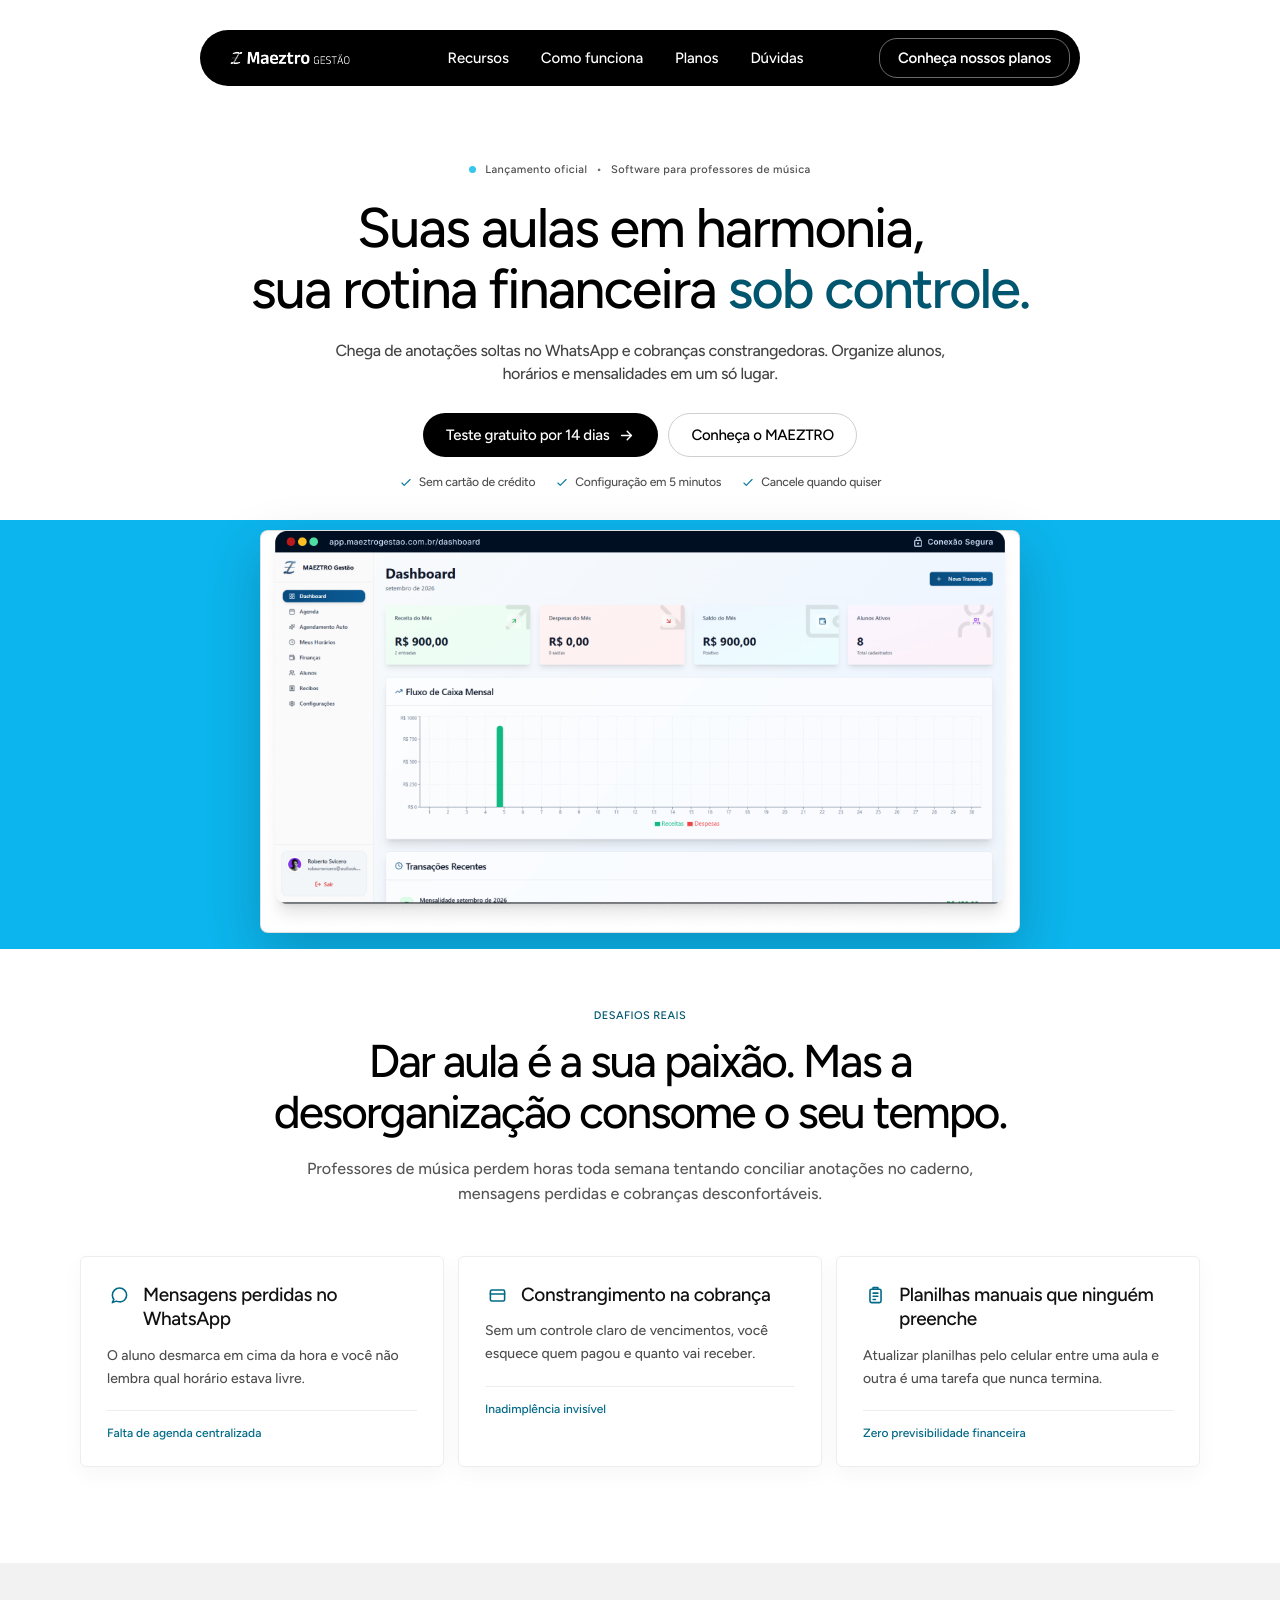
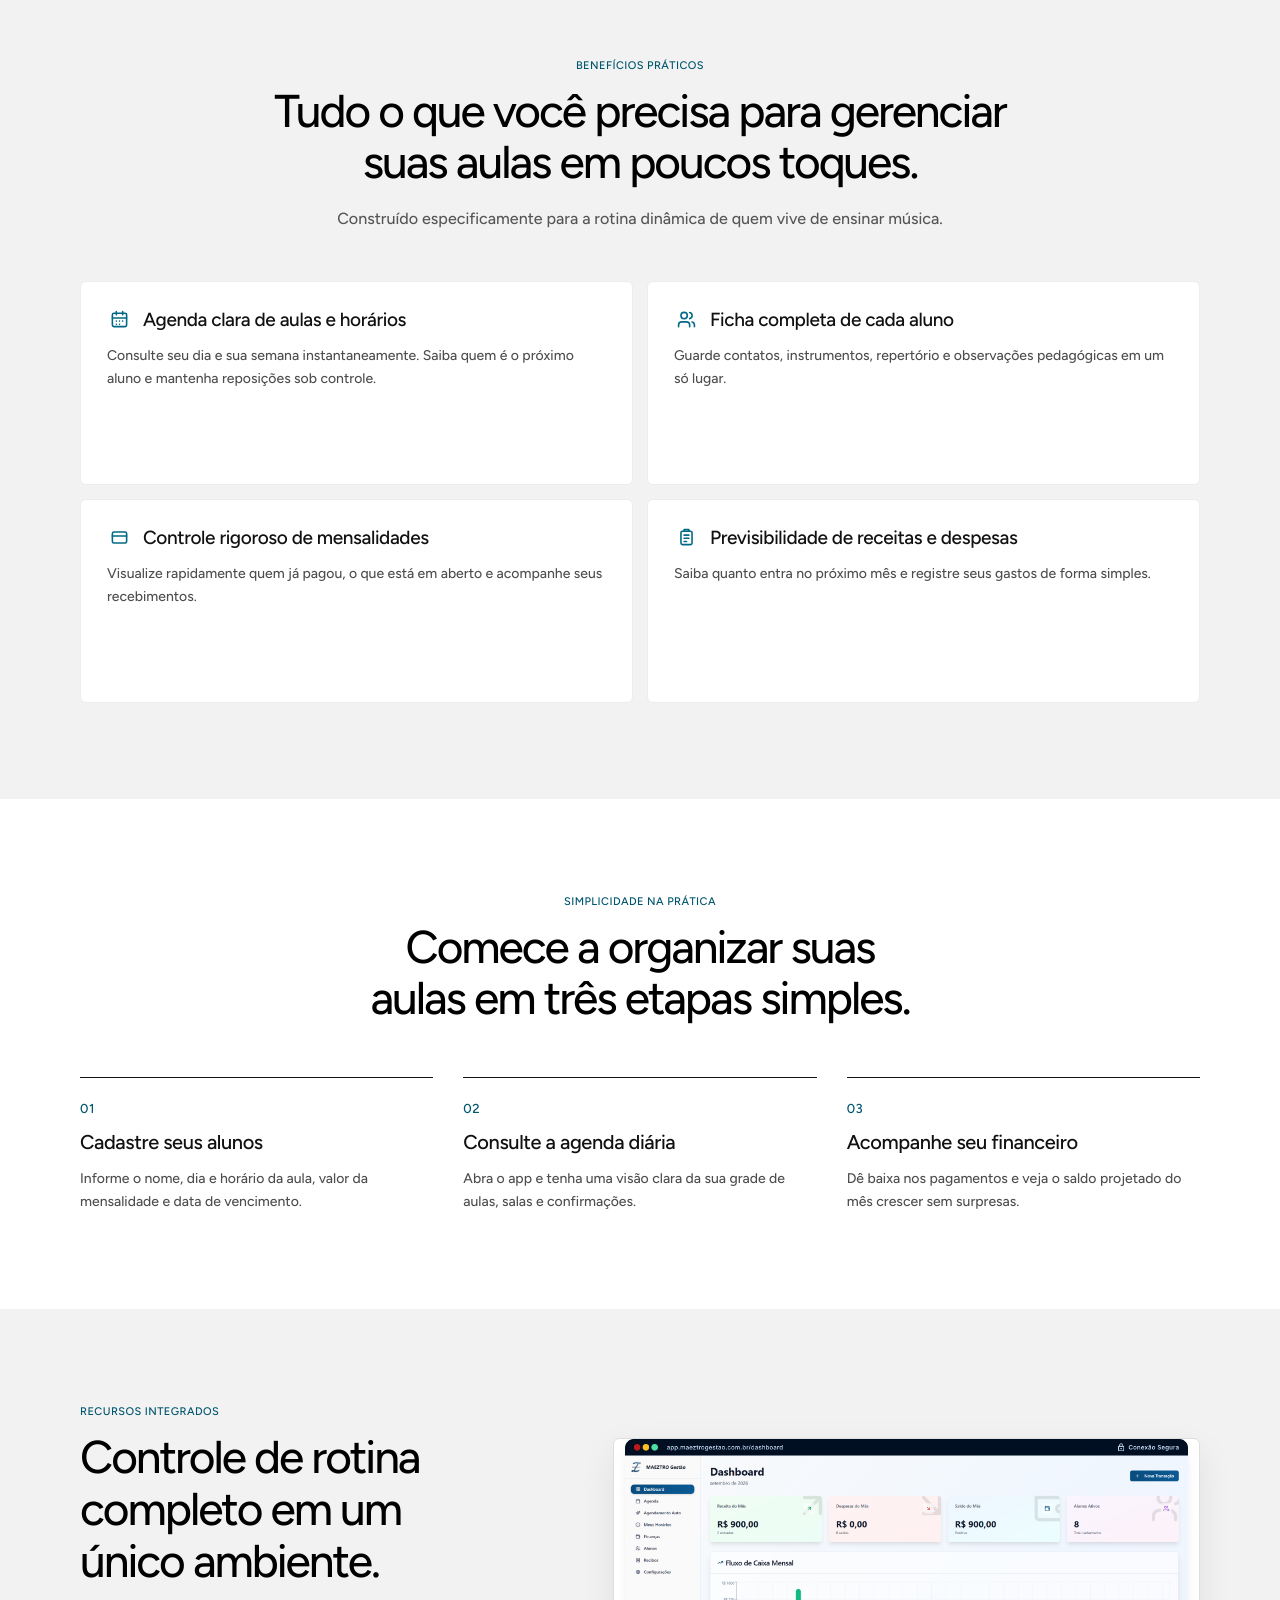
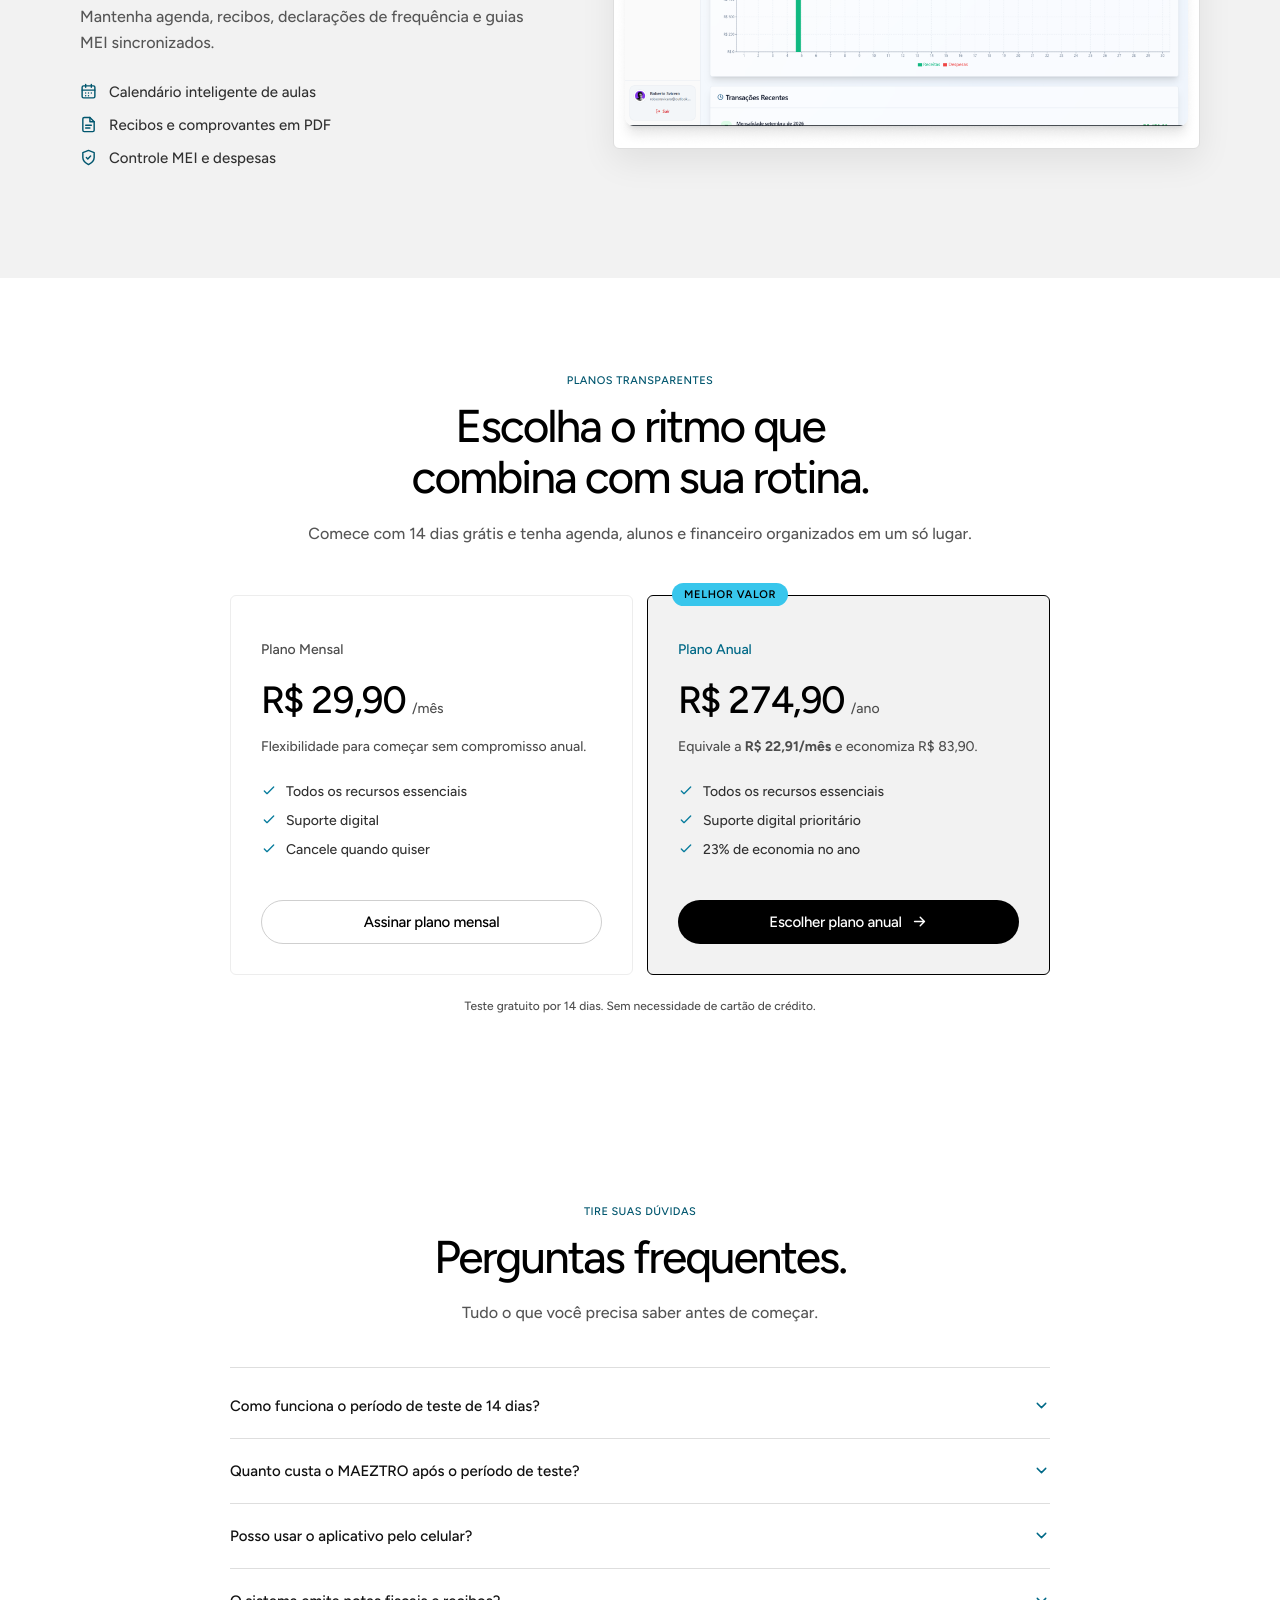
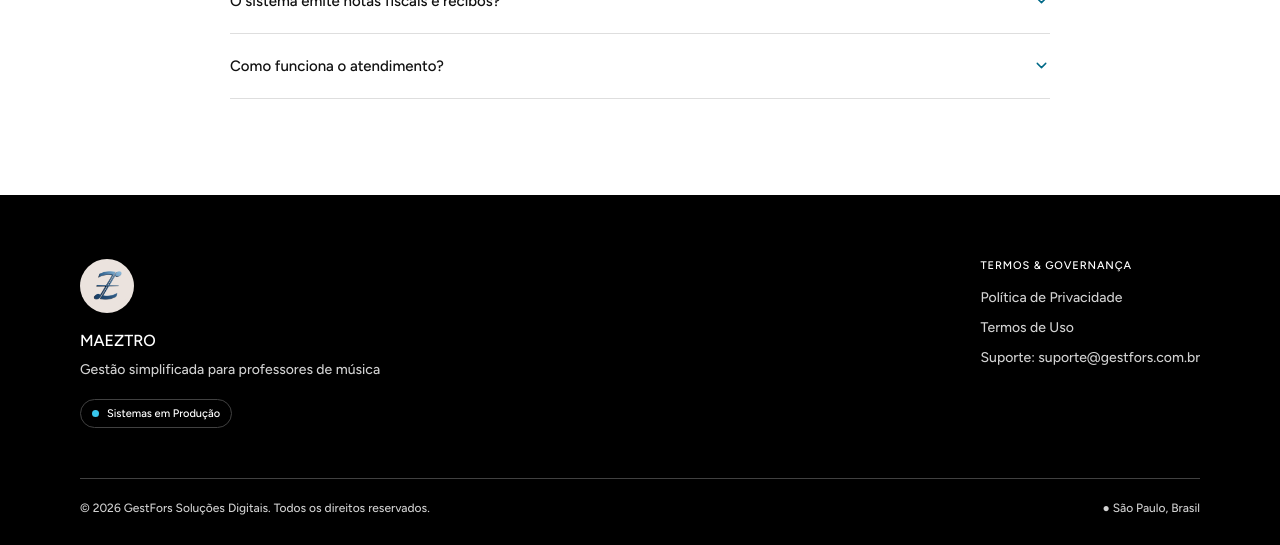
==== commit 84a5215a: "Ajustes de logo branco" ====
--- a/index.html
+++ b/index.html
@@ -18,7 +18,7 @@
   <header class="site-header">
     <div class="header-inner">
       <a class="brand" href="#inicio" aria-label="MAEZTRO Gestão">
-        <img src="assets/logo_horizontal.png" alt="MAEZTRO" />
+        <img src="assets/logo_horizontal_branco.png" alt="MAEZTRO" />
       </a>
       <nav class="desktop-nav" aria-label="Navegação principal">
         <a href="#beneficios">Recursos</a>
